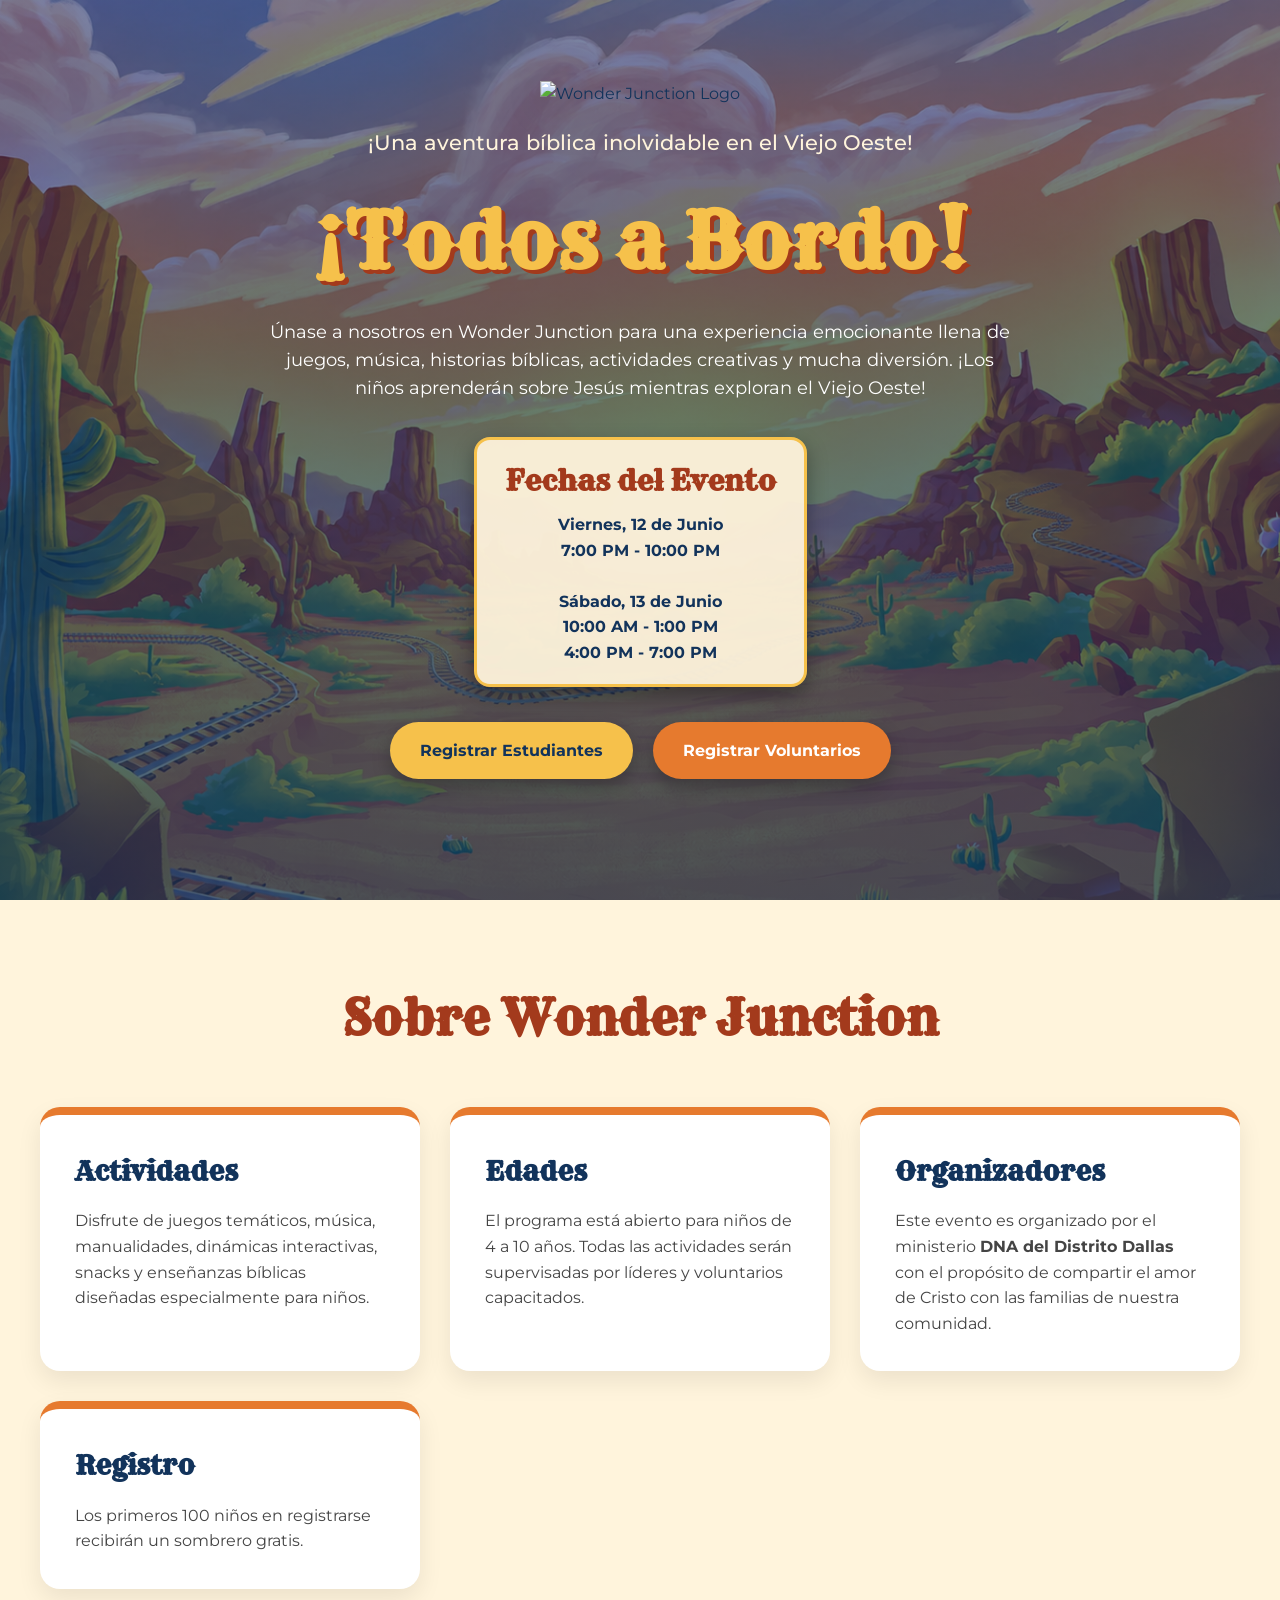
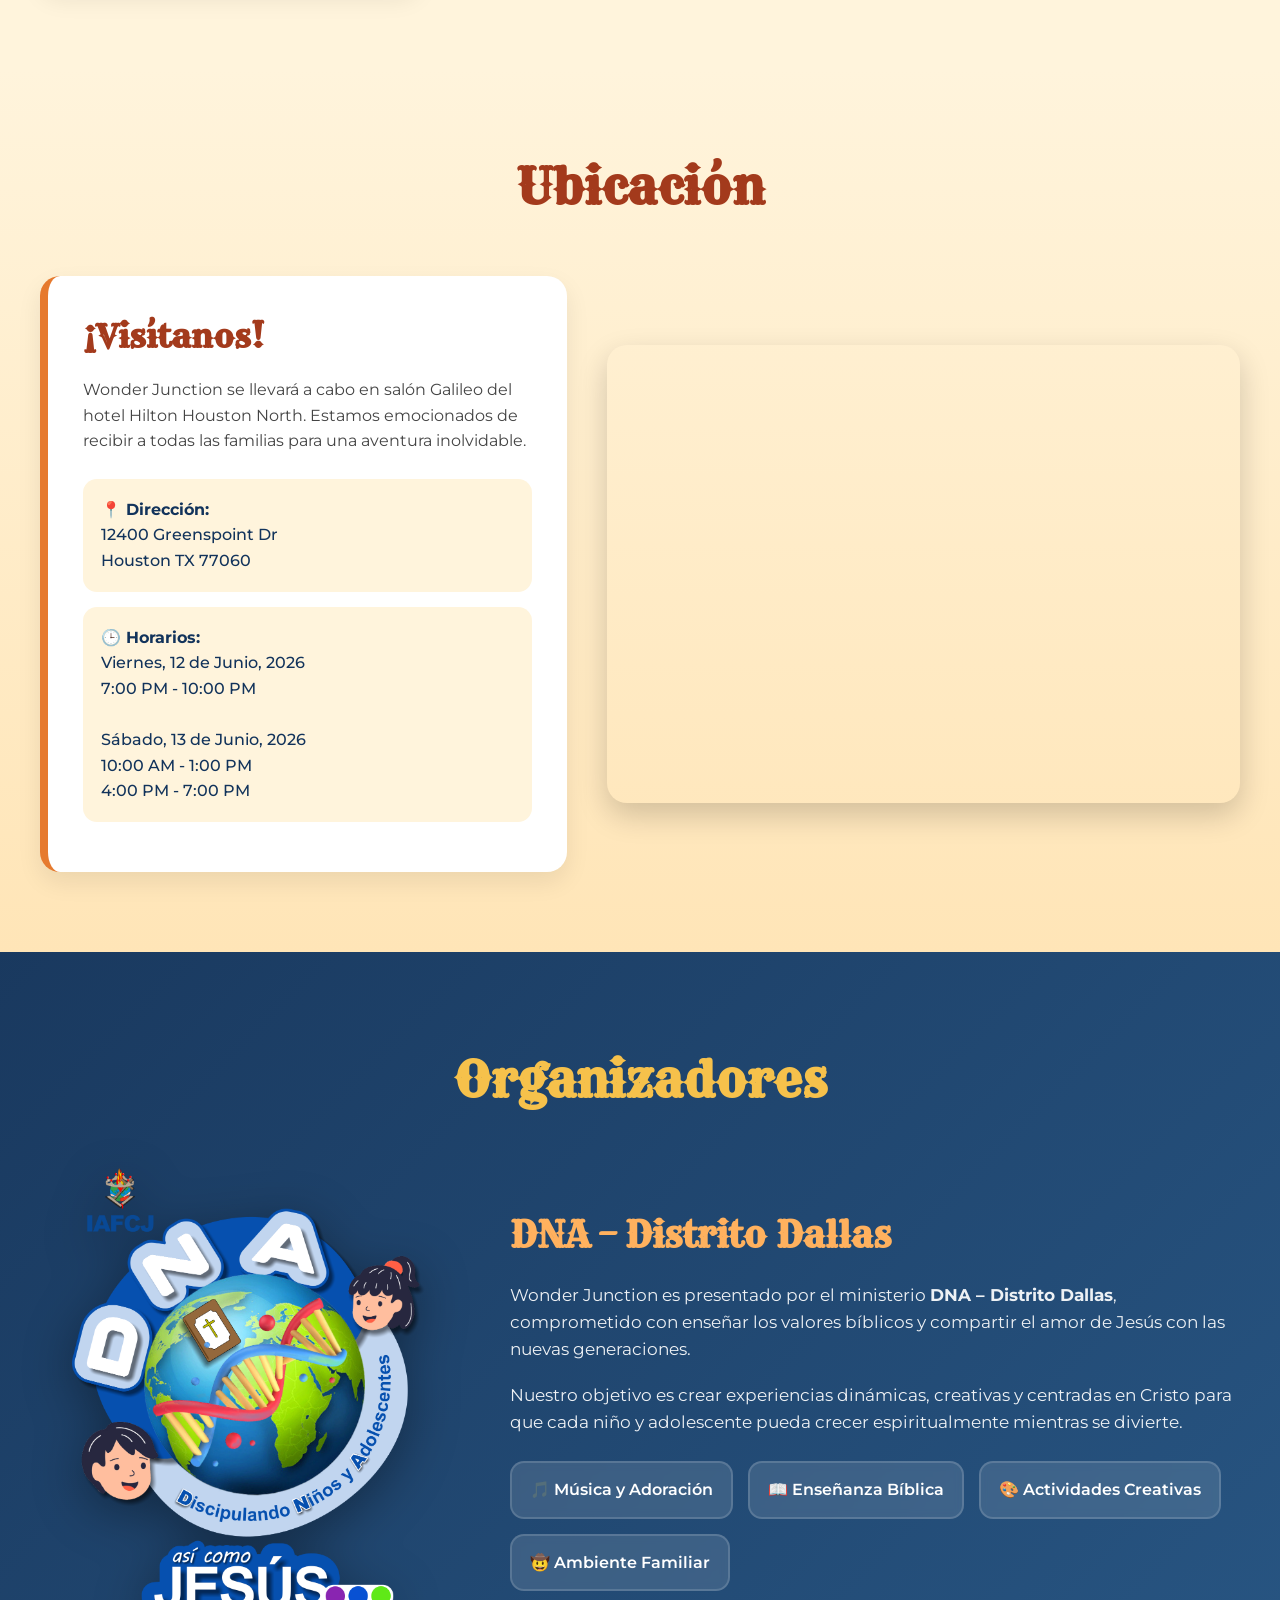
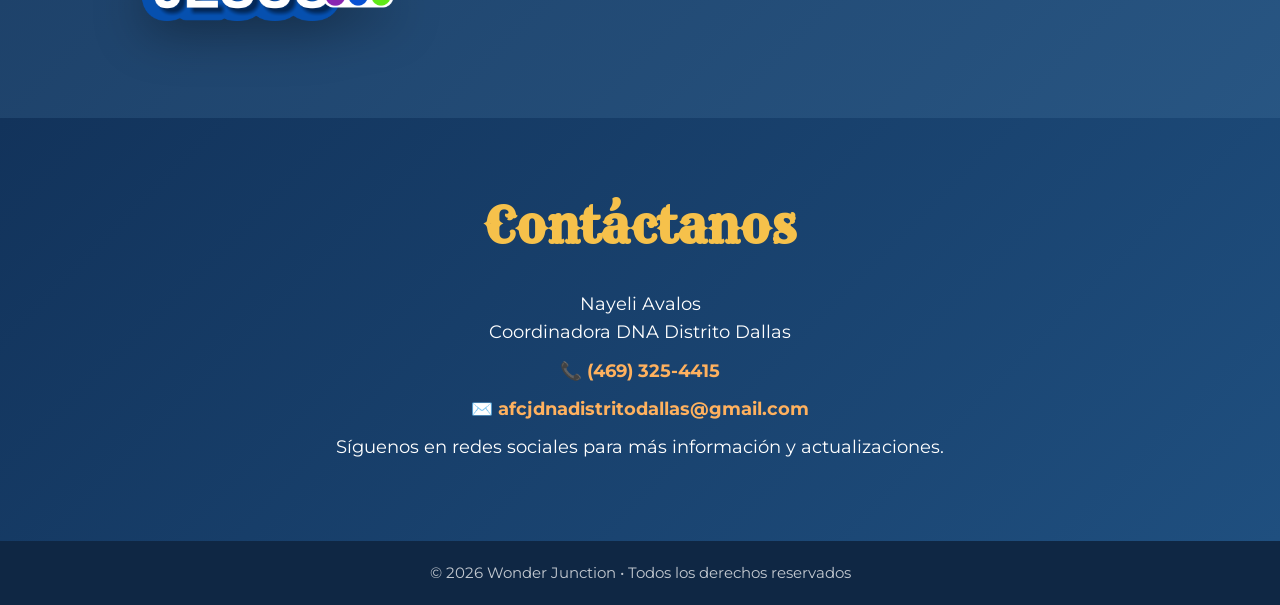
==== index.html @ 2a93c77e "Fix broken CSS link" ====
<!DOCTYPE html>
<html lang="es">
<head>
  <meta charset="UTF-8" />
  <meta name="viewport" content="width=device-width, initial-scale=1.0" />
  <title>DNA Distrito Dallas - Wonder Junction</title>

  <link rel="preconnect" href="https://fonts.googleapis.com">
  <link rel="preconnect" href="https://fonts.gstatic.com" crossorigin>
  <link href="https://fonts.googleapis.com/css2?family=Rye&family=Montserrat:wght@300;400;500;700&display=swap" rel="stylesheet">

  <style>
    :root {
      --gold: #f6c14b;
      --orange: #e67a2e;
      --sunset: #ffb15e;
      --red-rock: #a33a1c;
      --deep-blue: #12335b;
      --sky-blue: #4ca6c7;
      --cream: #fff4dc;
      --white: #ffffff;
      --shadow: rgba(0, 0, 0, 0.35);
    }

    * {
      margin: 0;
      padding: 0;
      box-sizing: border-box;
    }

    body {
      font-family: 'Montserrat', sans-serif;
      background: var(--cream);
      color: var(--deep-blue);
      line-height: 1.6;
    }

    a {
      text-decoration: none;
    }

    /* HERO */
    .hero {
      position: relative;
      min-height: 100vh;
      background:
        linear-gradient(rgba(18, 51, 91, 0.55), rgba(18, 51, 91, 0.75)),
        url('images/vbs-background.png') center/cover no-repeat;
      display: flex;
      align-items: center;
      justify-content: center;
      text-align: center;
      padding: 40px 20px;
      overflow: hidden;
    }

    .hero-content {
      max-width: 1000px;
      z-index: 2;
    }

    .logo {
      width: 100%;
      max-width: 650px;
      margin-bottom: 20px;
      filter: drop-shadow(0 10px 25px rgba(0,0,0,0.45));
    }

    .subtitle {
      font-size: 1.3rem;
      color: var(--cream);
      margin-bottom: 20px;
      font-weight: 500;
    }

    .hero h1 {
      font-family: 'Rye', cursive;
      color: var(--gold);
      font-size: clamp(2.5rem, 6vw, 5rem);
      text-shadow: 4px 4px 0px var(--red-rock);
      margin-bottom: 15px;
    }

    .hero-text {
      color: var(--white);
      font-size: 1.1rem;
      max-width: 750px;
      margin: 0 auto 35px;
    }

    .date-box {
      display: inline-block;
      background: rgba(255, 244, 220, 0.95);
      padding: 18px 28px;
      border-radius: 16px;
      margin-bottom: 35px;
      box-shadow: 0 8px 20px var(--shadow);
      border: 3px solid var(--gold);
    }

    .date-box h2 {
      color: var(--red-rock);
      font-family: 'Rye', cursive;
      margin-bottom: 8px;
      font-size: 1.8rem;
    }

    .date-box p {
      color: var(--deep-blue);
      font-weight: 700;
      font-size: 1rem;
    }

    .buttons {
      display: flex;
      gap: 20px;
      justify-content: center;
      flex-wrap: wrap;
      margin-bottom: 40px;
    }

    .btn {
      padding: 16px 30px;
      border-radius: 999px;
      font-weight: 700;
      font-size: 1rem;
      transition: 0.3s ease;
      box-shadow: 0 8px 18px rgba(0,0,0,0.25);
    }

    .btn-primary {
      background: var(--gold);
      color: var(--deep-blue);
    }

    .btn-primary:hover {
      transform: translateY(-3px);
      background: #ffd66c;
    }

    .btn-secondary {
      background: var(--orange);
      color: var(--white);
    }

    .btn-secondary:hover {
      transform: translateY(-3px);
      background: #ff8f3a;
    }

    /* INFO SECTION */
    .info-section {
      background: var(--cream);
      padding: 80px 20px;
    }

    .container {
      max-width: 1200px;
      margin: 0 auto;
    }

    .section-title {
      text-align: center;
      font-family: 'Rye', cursive;
      font-size: 3rem;
      color: var(--red-rock);
      margin-bottom: 50px;
    }

    .cards {
      display: grid;
      grid-template-columns: repeat(auto-fit, minmax(280px, 1fr));
      gap: 30px;
    }

    .card {
      background: white;
      padding: 35px;
      border-radius: 20px;
      box-shadow: 0 10px 25px rgba(0,0,0,0.08);
      border-top: 8px solid var(--orange);
      transition: 0.3s ease;
    }

    .card:hover {
      transform: translateY(-6px);
    }

    .card h3 {
      font-family: 'Rye', cursive;
      color: var(--deep-blue);
      margin-bottom: 15px;
      font-size: 1.7rem;
    }

    .card p {
      color: #444;
    }

    /* CONTACT */
    .contact {
      background: linear-gradient(135deg, var(--deep-blue), #1f4f7f);
      color: white;
      padding: 70px 20px;
      text-align: center;
    }

    .contact h2 {
      font-family: 'Rye', cursive;
      font-size: 3rem;
      margin-bottom: 25px;
      color: var(--gold);
    }

    .contact-info {
      font-size: 1.1rem;
      margin-bottom: 10px;
    }

    .contact a {
      color: var(--sunset);
      font-weight: 700;
    }

    footer {
      background: #0f2744;
      color: rgba(255,255,255,0.75);
      text-align: center;
      padding: 20px;
      font-size: 0.95rem;
    }

    @media (max-width: 768px) {
      .hero {
        padding-top: 60px;
      }

      .hero-text {
        font-size: 1rem;
      }

      .section-title,
      .contact h2 {
        font-size: 2.2rem;
      }

      .card {
        padding: 25px;
      }
    }

    /* LOCATION SECTION */
.location-section {
  padding: 80px 20px;
  background: linear-gradient(
    180deg,
    #fff4dc 0%,
    #ffe5b7 100%
  );
}

.location-wrapper {
  display: grid;
  grid-template-columns: 1fr 1.2fr;
  gap: 40px;
  align-items: center;
}

.location-info {
  background: white;
  padding: 35px;
  border-radius: 20px;
  box-shadow: 0 10px 25px rgba(0,0,0,0.08);
  border-left: 8px solid var(--orange);
}

.location-info h3 {
  font-family: 'Rye', cursive;
  color: var(--red-rock);
  font-size: 2rem;
  margin-bottom: 15px;
}

.location-info p {
  margin-bottom: 25px;
  color: #444;
}

.address-box {
  background: var(--cream);
  padding: 18px;
  border-radius: 14px;
  margin-bottom: 15px;
  color: var(--deep-blue);
  font-weight: 500;
}

.map-container {
  border-radius: 20px;
  overflow: hidden;
  box-shadow: 0 12px 30px rgba(0,0,0,0.18);
  min-height: 450px;
}

.map-container iframe {
  width: 100%;
  height: 100%;
  min-height: 450px;
  border: none;
}

/* MOBILE */
@media (max-width: 900px) {
  .location-wrapper {
    grid-template-columns: 1fr;
  }

  .map-container,
  .map-container iframe {
    min-height: 350px;
  }
}

/* ORGANIZERS SECTION */
.organizers-section {
  padding: 90px 20px;
  background:
    linear-gradient(
      135deg,
      rgba(18, 51, 91, 0.97),
      rgba(31, 79, 127, 0.96)
    );
  color: white;
}

.organizers-section .section-title {
  color: var(--gold);
}

.organizers-wrapper {
  display: grid;
  grid-template-columns: 420px 1fr;
  gap: 50px;
  align-items: center;
}

.organizers-logo {
  text-align: center;
}

.organizers-logo img {
  width: 100%;
  max-width: 360px;
  filter: drop-shadow(0 12px 25px rgba(0,0,0,0.35));
}

.organizers-content h3 {
  font-family: 'Rye', cursive;
  font-size: 2.2rem;
  color: var(--sunset);
  margin-bottom: 20px;
}

.organizers-content p {
  font-size: 1.05rem;
  margin-bottom: 20px;
  color: rgba(255,255,255,0.92);
}

.organizer-highlights {
  display: flex;
  flex-wrap: wrap;
  gap: 15px;
  margin-top: 25px;
}

.highlight-box {
  background: rgba(255,255,255,0.12);
  border: 2px solid rgba(255,255,255,0.15);
  padding: 14px 18px;
  border-radius: 14px;
  font-weight: 600;
  backdrop-filter: blur(4px);
}

/* MOBILE */
@media (max-width: 900px) {
  .organizers-wrapper {
    grid-template-columns: 1fr;
    text-align: center;
  }

  .organizers-content h3 {
    font-size: 1.9rem;
  }

  .organizer-highlights {
    justify-content: center;
  }
}

  </style>
</head>

<body>

  <!-- HERO -->
  <section class="hero">
    <div class="hero-content">

      <img src="images/main-logo.png" alt="Wonder Junction Logo" class="logo">

      <p class="subtitle">
        ¡Una aventura bíblica inolvidable en el Viejo Oeste!
      </p>

      <h1>¡Todos a Bordo!</h1>

      <p class="hero-text">
        Únase a nosotros en Wonder Junction para una experiencia emocionante llena de
        juegos, música, historias bíblicas, actividades creativas y mucha diversión.
        ¡Los niños aprenderán sobre Jesús mientras exploran el Viejo Oeste!
      </p>

      <div class="date-box">
        <h2>Fechas del Evento</h2>
        <p>Viernes, 12 de Junio </p>
        <p>7:00 PM - 10:00 PM</p>
        <br>
        <p>Sábado, 13 de Junio</p>
        <p>10:00 AM - 1:00 PM</p>
        <p>4:00 PM - 7:00 PM</p>
      </div>

      <div class="buttons">
        <a href="https://forms.gle/tL7y7JzbyXbnenCC7" class="btn btn-primary">
          Registrar Estudiantes
        </a>

        <a href="https://forms.gle/sGcxu8EFFKbJX7uF6" class="btn btn-secondary">
          Registrar Voluntarios
        </a>
      </div>

    </div>
  </section>

  <!-- INFO -->
  <section class="info-section">
    <div class="container">

      <h2 class="section-title">
        Sobre Wonder Junction
      </h2>

      <div class="cards">

        <div class="card">
          <h3>Actividades</h3>
          <p>
            Disfrute de juegos temáticos, música, manualidades, dinámicas interactivas,
            snacks y enseñanzas bíblicas diseñadas especialmente para niños.
          </p>
        </div>

        <div class="card">
          <h3>Edades</h3>
          <p>
            El programa está abierto para niños de 4 a 10 años.
            Todas las actividades serán supervisadas por líderes y voluntarios capacitados.
          </p>
        </div>

        <div class="card">
          <h3>Organizadores</h3>
          <p>
            Este evento es organizado por el ministerio <strong>DNA del Distrito Dallas</strong>
            con el propósito de compartir el amor de Cristo con las familias de nuestra comunidad.
          </p>
        </div>

        <div class="card">
          <h3>Registro</h3>
          <p>
            Los primeros 100 niños en registrarse recibirán un sombrero gratis.
          </p>
        </div>

      </div>

    </div>
  </section>

  <!-- LOCATION SECTION -->
<section class="location-section">
  <div class="container">

    <h2 class="section-title">
      Ubicación
    </h2>

    <div class="location-wrapper">

      <div class="location-info">
        <h3>¡Visítanos!</h3>

        <p>
          Wonder Junction se llevará a cabo en salón Galileo del hotel Hilton Houston North.
          Estamos emocionados de recibir a todas las familias para una aventura inolvidable.
        </p>

        <div class="address-box">
          <strong>📍 Dirección:</strong><br>
          12400 Greenspoint Dr<br>
          Houston TX 77060
        </div>

        <div class="address-box">
          <strong>🕒 Horarios:</strong><br>
          Viernes, 12 de Junio, 2026<br>
          7:00 PM - 10:00 PM<br><br>
          Sábado, 13 de Junio, 2026<br>
          10:00 AM - 1:00 PM<br>
          4:00 PM - 7:00 PM
        </div>
      </div>

      <div class="map-container">
        <iframe
          src="https://www.google.com/maps/embed?pb=!1m18!1m12!1m3!1d3457.126594403712!2d-95.40948402401594!3d29.94703707497284!2m3!1f0!2f0!3f0!3m2!1i1024!2i768!4f13.1!3m3!1m2!1s0x8640c9f054e5ab65%3A0x46104141931daaf3!2s12400%20Greenspoint%20Dr%2C%20Houston%2C%20TX%2077060!5e0!3m2!1ses-419!2sus!4v1779696502227!5m2!1ses-419!2sus"
          allowfullscreen=""
          loading="lazy"
          referrerpolicy="no-referrer-when-downgrade">
        </iframe>
      </div>

    </div>
  </div>
</section>



<!-- ORGANIZERS SECTION -->
<section class="organizers-section">
  <div class="container">

    <h2 class="section-title">
      Organizadores
    </h2>

    <div class="organizers-wrapper">

      <div class="organizers-logo">
        <img src="images/logo-dna.png" alt="DNA - Discipulando Niños y Adolescentes">
      </div>

      <div class="organizers-content">

        <h3>DNA – Distrito Dallas</h3>

        <p>
          Wonder Junction es presentado por el ministerio
          <strong>DNA – Distrito Dallas</strong>,
          comprometido con enseñar los valores bíblicos y compartir
          el amor de Jesús con las nuevas generaciones.
        </p>

        <p>
          Nuestro objetivo es crear experiencias dinámicas, creativas
          y centradas en Cristo para que cada niño y adolescente
          pueda crecer espiritualmente mientras se divierte.
        </p>

        <div class="organizer-highlights">

          <div class="highlight-box">
            🎵 Música y Adoración
          </div>

          <div class="highlight-box">
            📖 Enseñanza Bíblica
          </div>

          <div class="highlight-box">
            🎨 Actividades Creativas
          </div>

          <div class="highlight-box">
            🤠 Ambiente Familiar
          </div>

        </div>

      </div>

    </div>

  </div>
</section>

  <!-- CONTACT -->
  <section class="contact">

    <h2>Contáctanos</h2>

    <p class="contact-info">
      Nayeli Avalos<br>
      Coordinadora DNA Distrito Dallas
    </p>

    <p class="contact-info">
      📞 <a href="tel:+14693254415">(469) 325-4415</a>
    </p>

    <p class="contact-info">
      ✉️ <a href="mailto:afcjdnadistritodallas@gmail.com">afcjdnadistritodallas@gmail.com</a>
    </p>

    <p class="contact-info">
      Síguenos en redes sociales para más información y actualizaciones.
    </p>

  </section>

  <footer>
    © 2026 Wonder Junction • Todos los derechos reservados
  </footer>

</body>
</html>
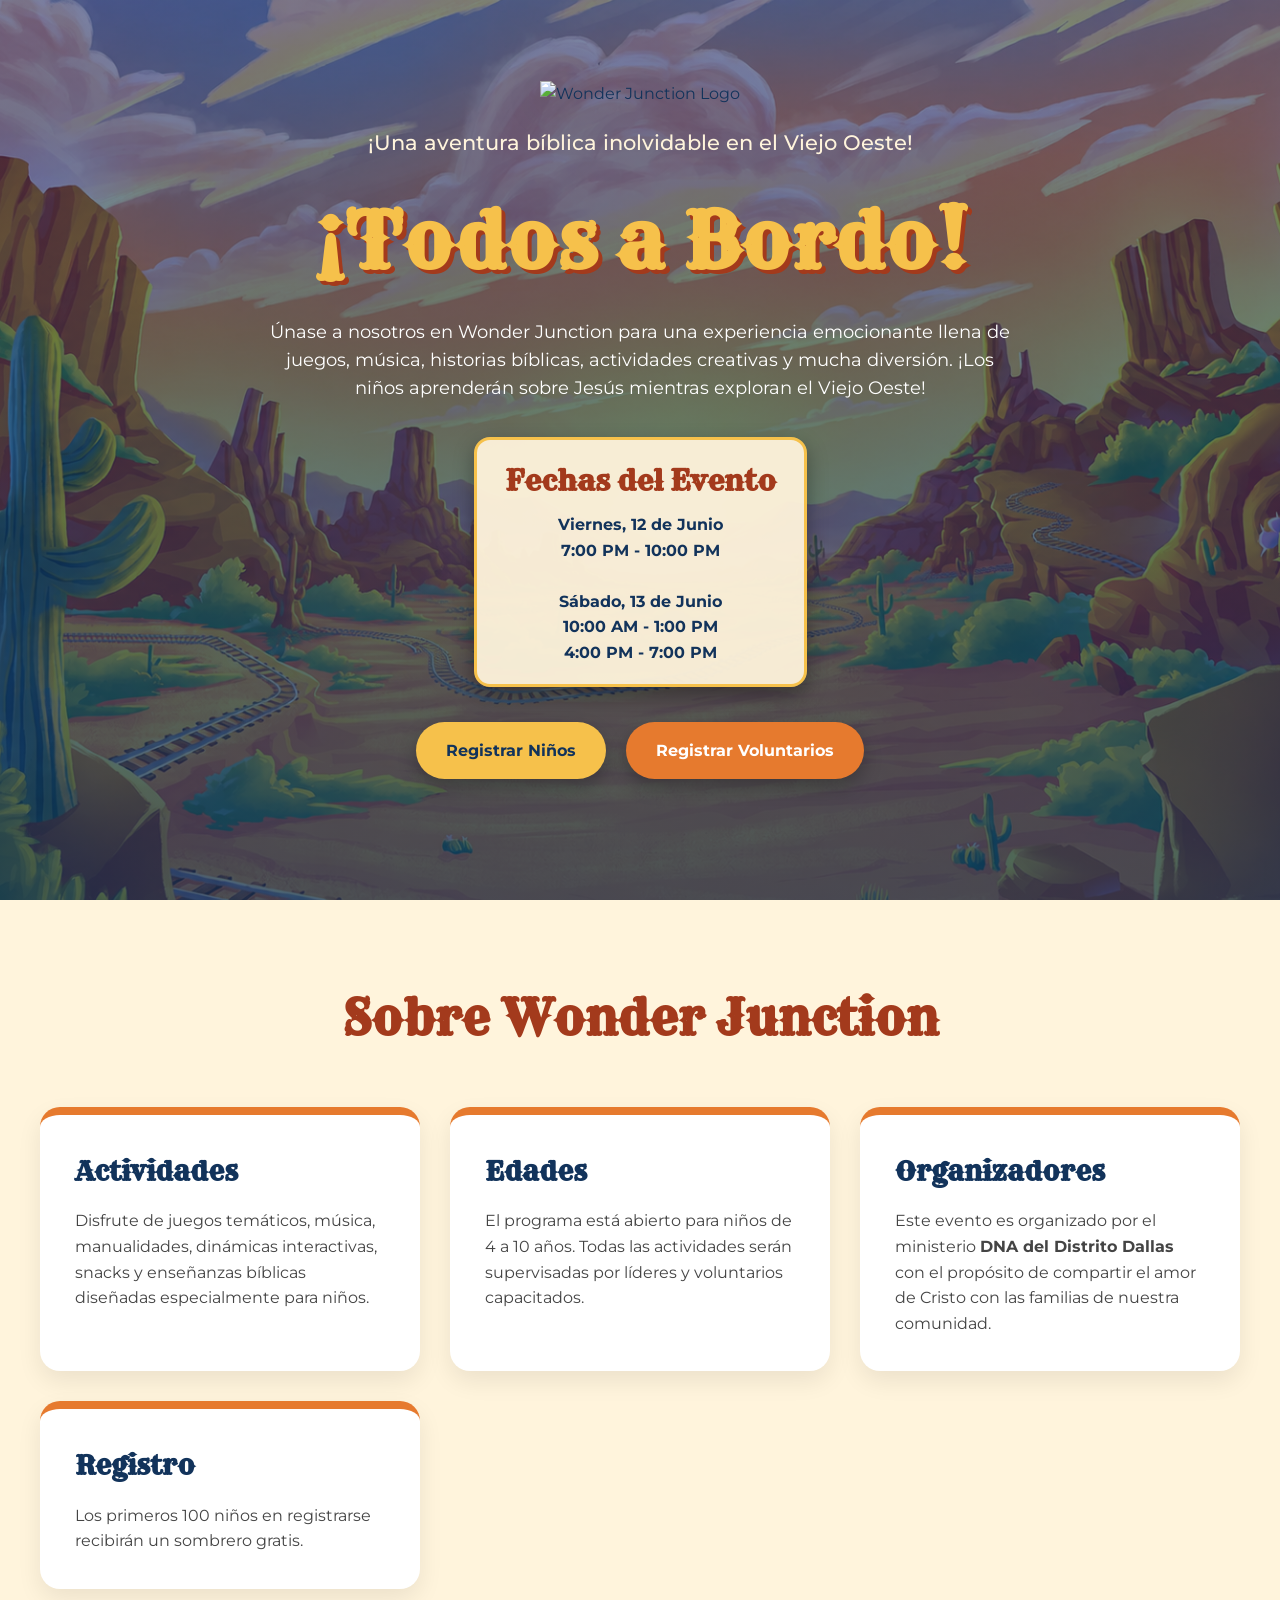
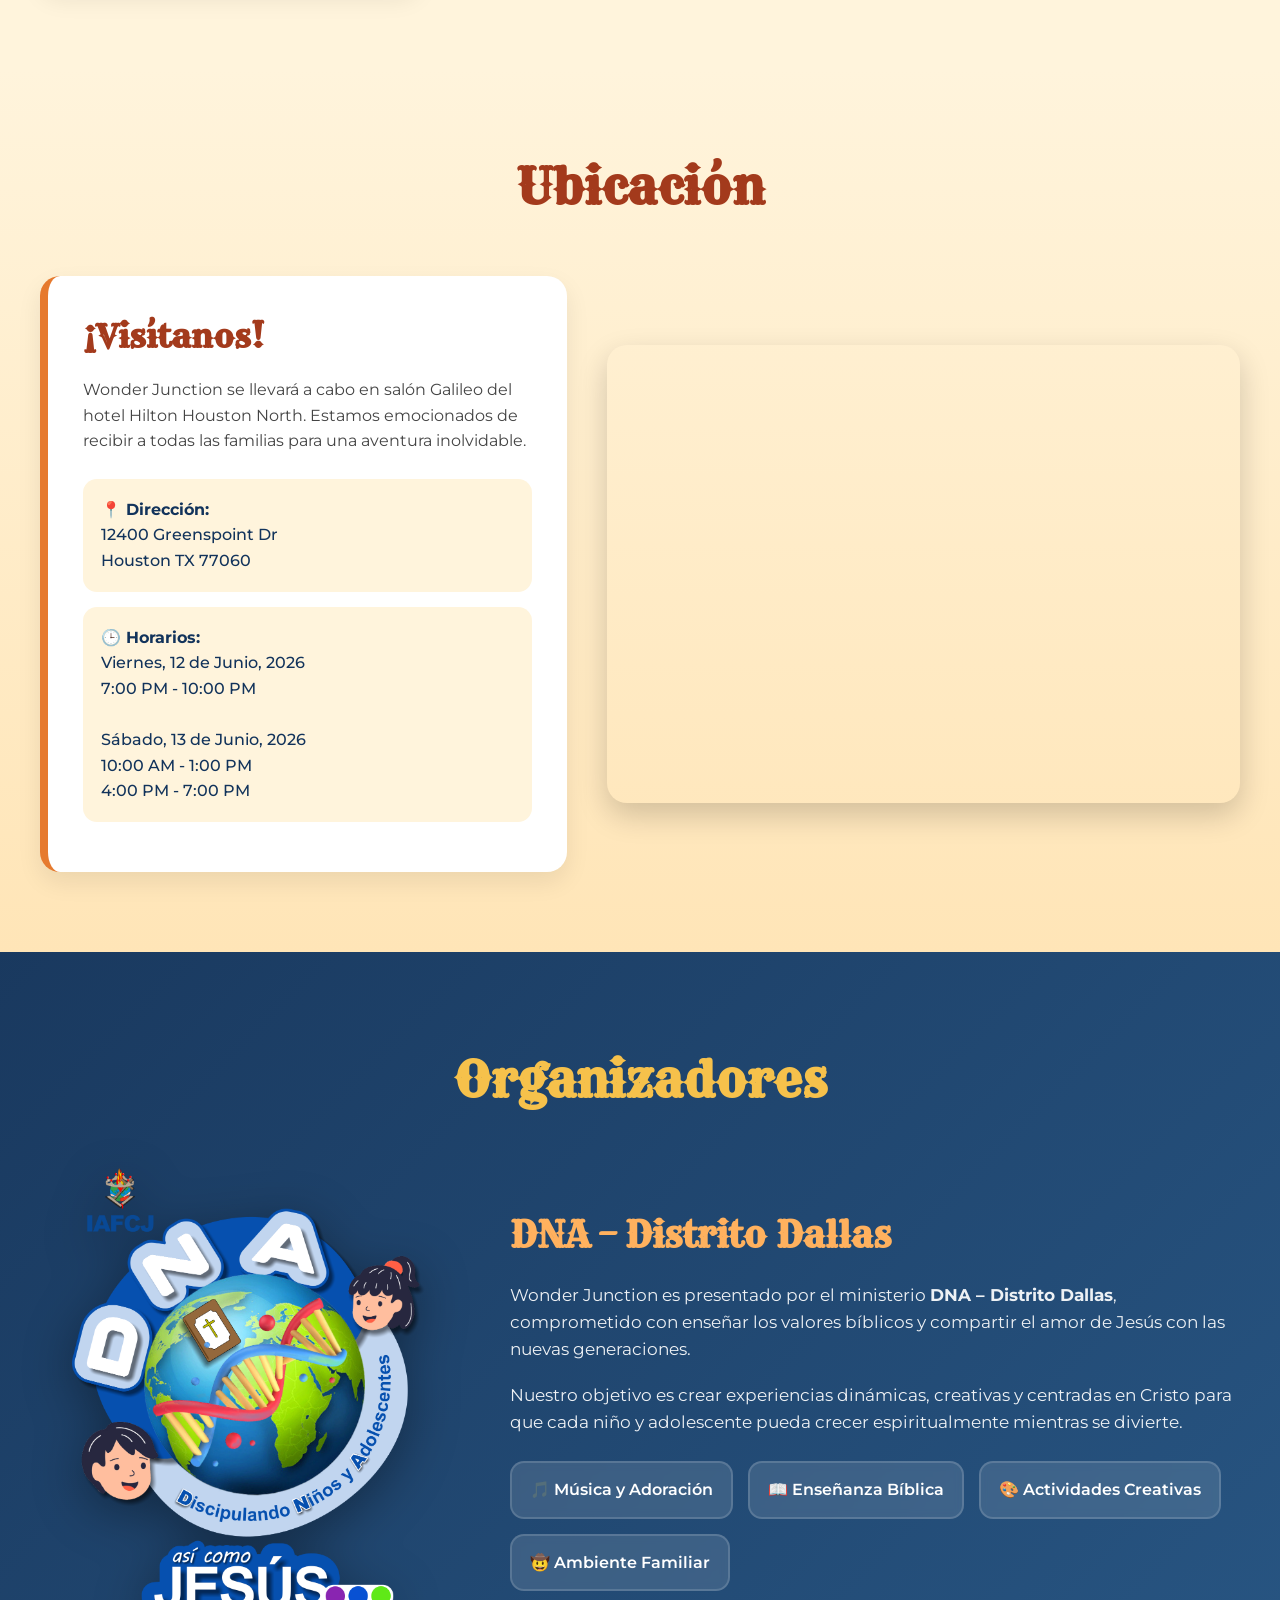
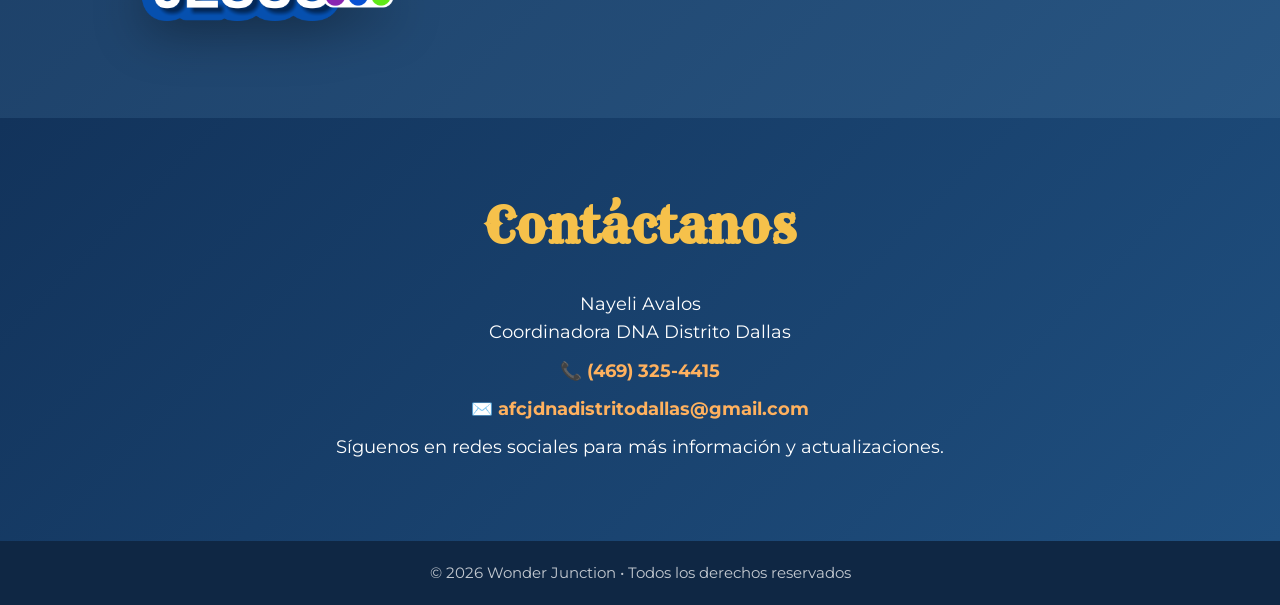
==== commit cfbc331c: "Open links in new tab" ====
--- a/index.html
+++ b/index.html
@@ -433,11 +433,11 @@
       </div>
 
       <div class="buttons">
-        <a href="https://forms.gle/tL7y7JzbyXbnenCC7" class="btn btn-primary">
-          Registrar Estudiantes
+        <a href="https://forms.gle/tL7y7JzbyXbnenCC7" target="_blank" class="btn btn-primary">
+          Registrar Niños
         </a>
 
-        <a href="https://forms.gle/sGcxu8EFFKbJX7uF6" class="btn btn-secondary">
+        <a href="https://forms.gle/sGcxu8EFFKbJX7uF6" target="_blank" class="btn btn-secondary">
           Registrar Voluntarios
         </a>
       </div>
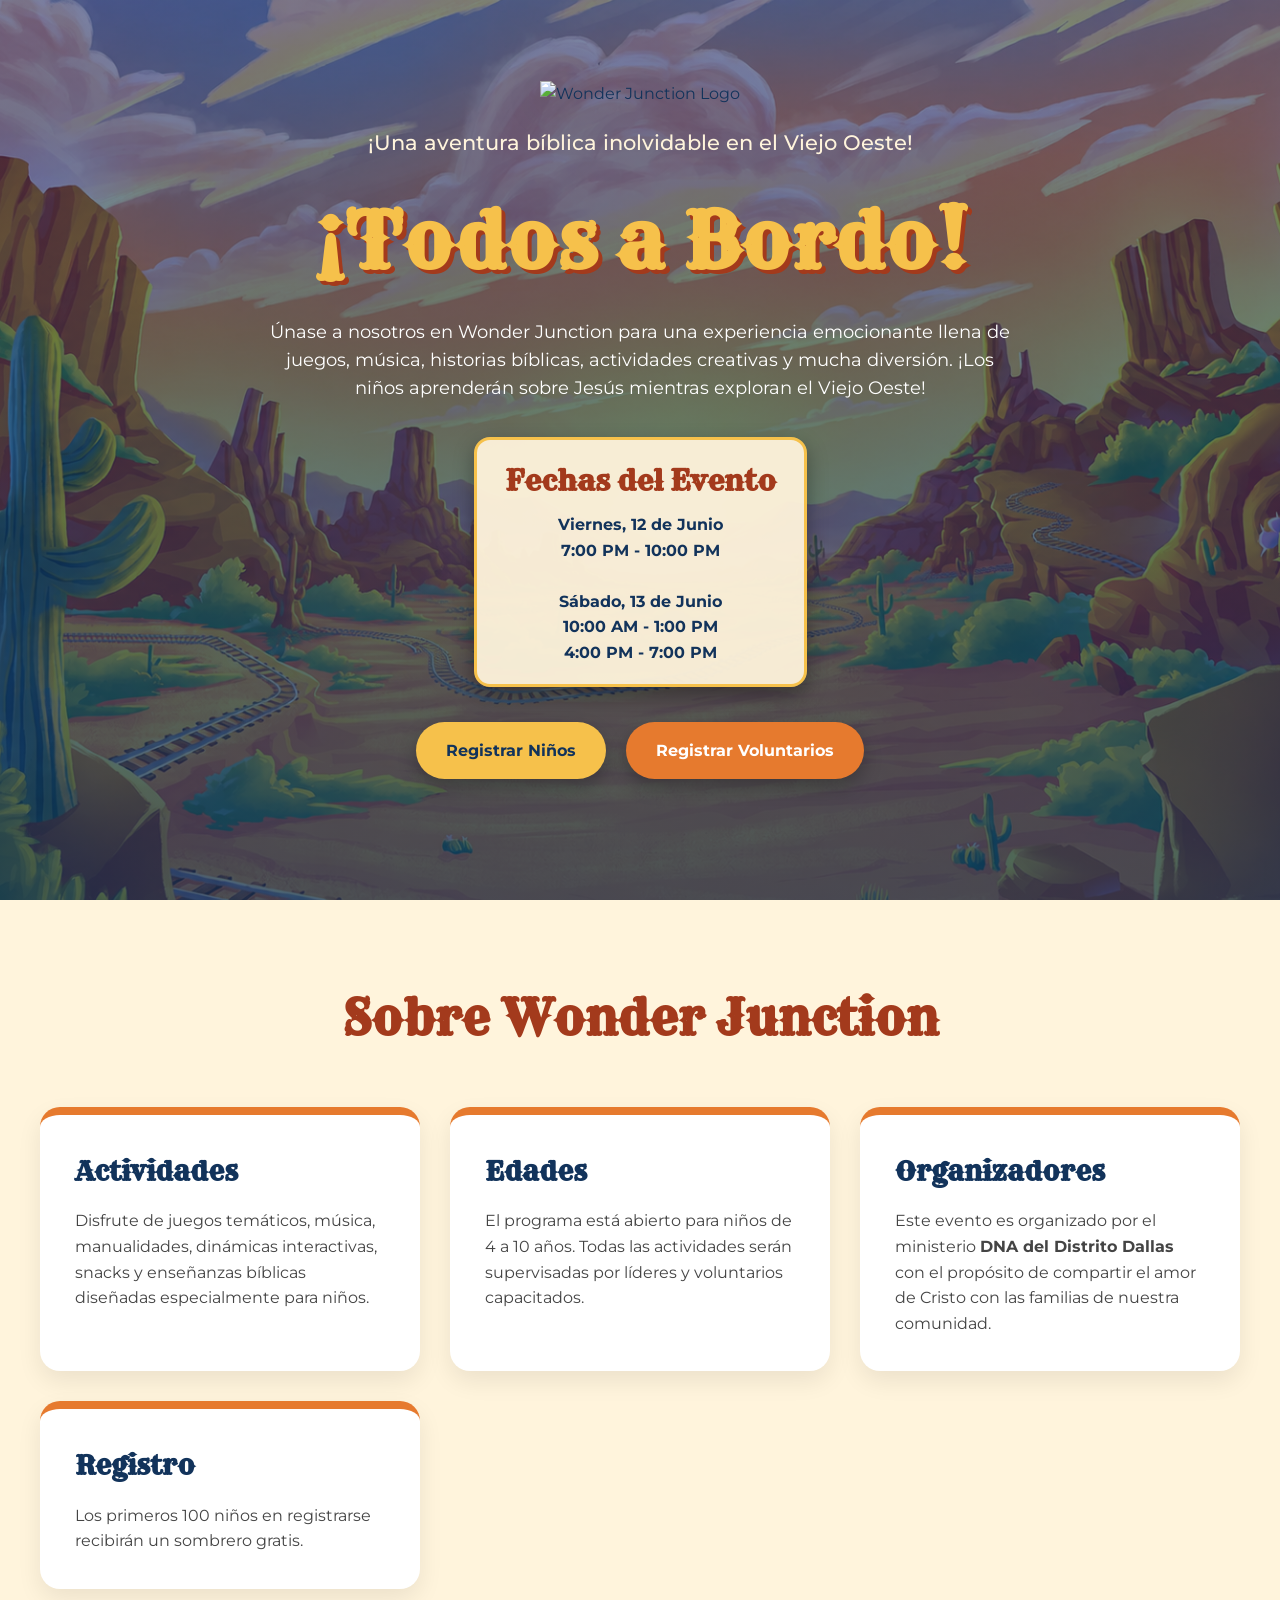
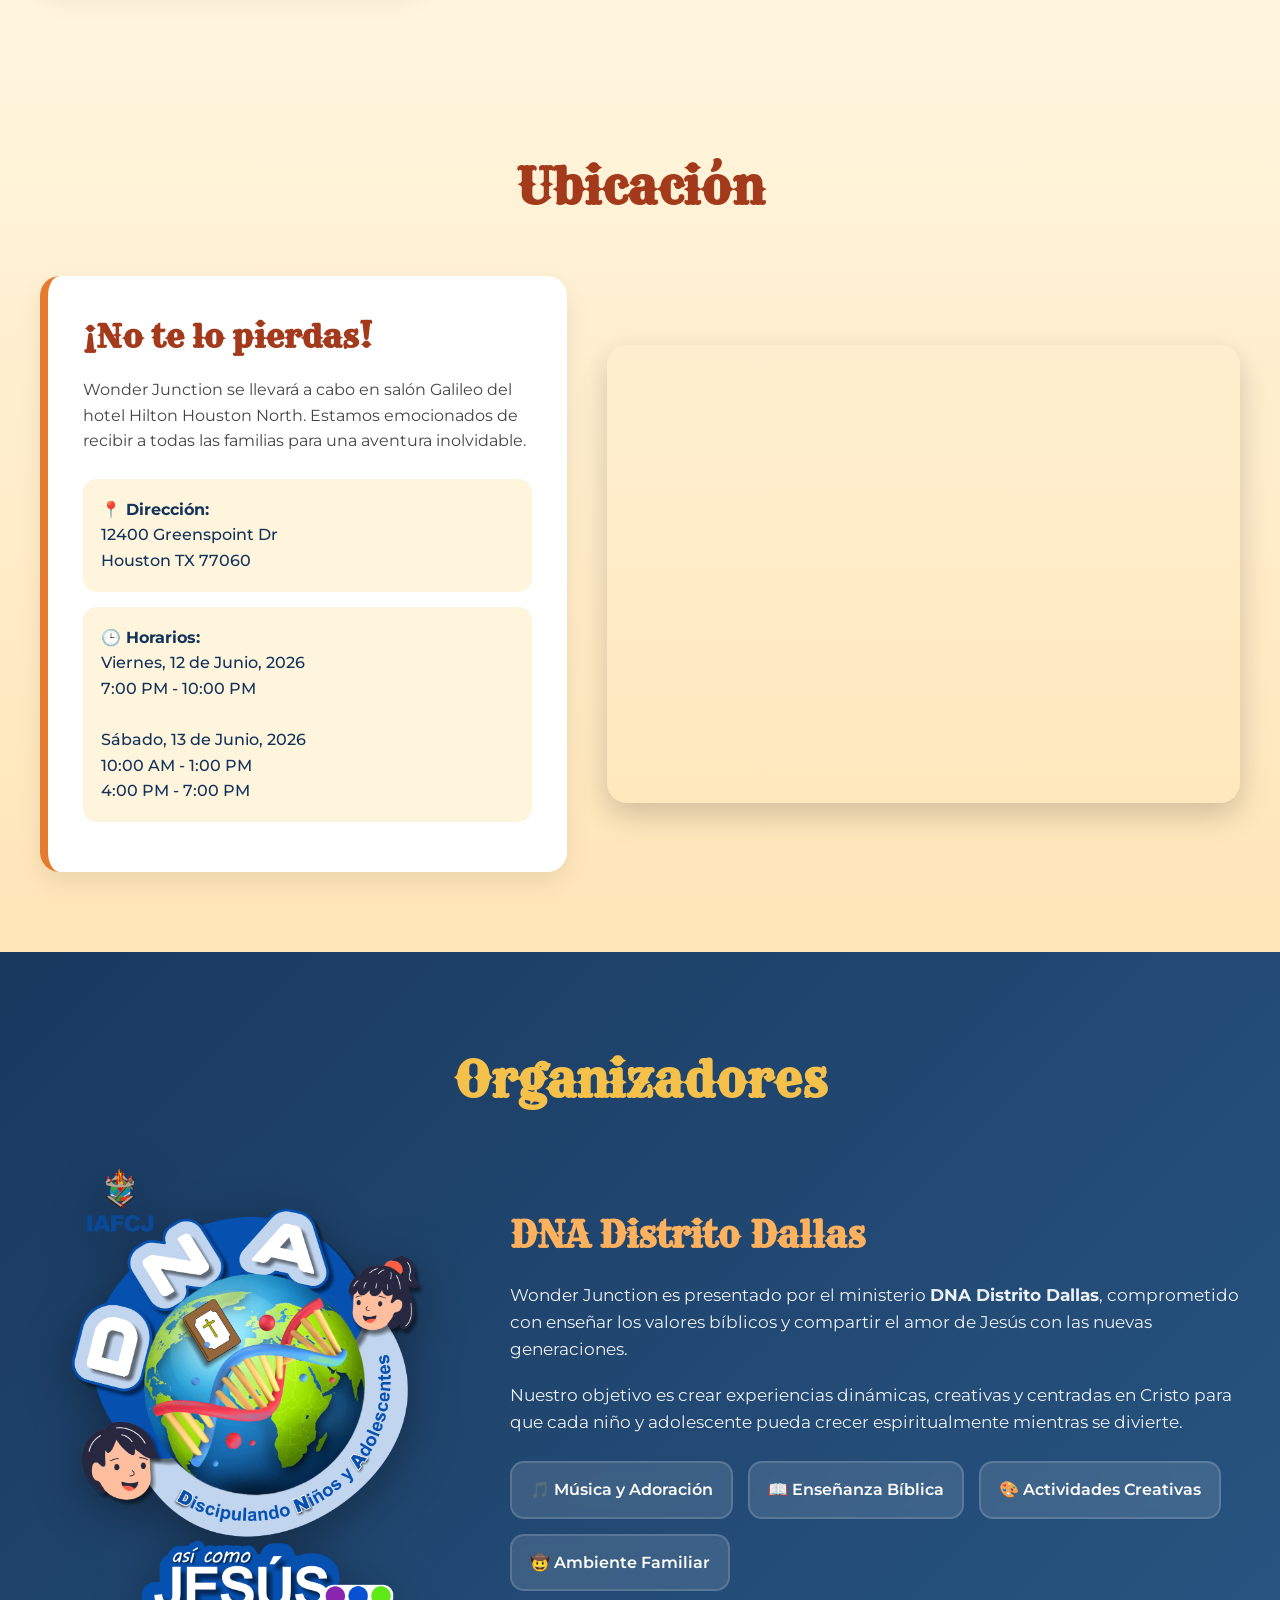
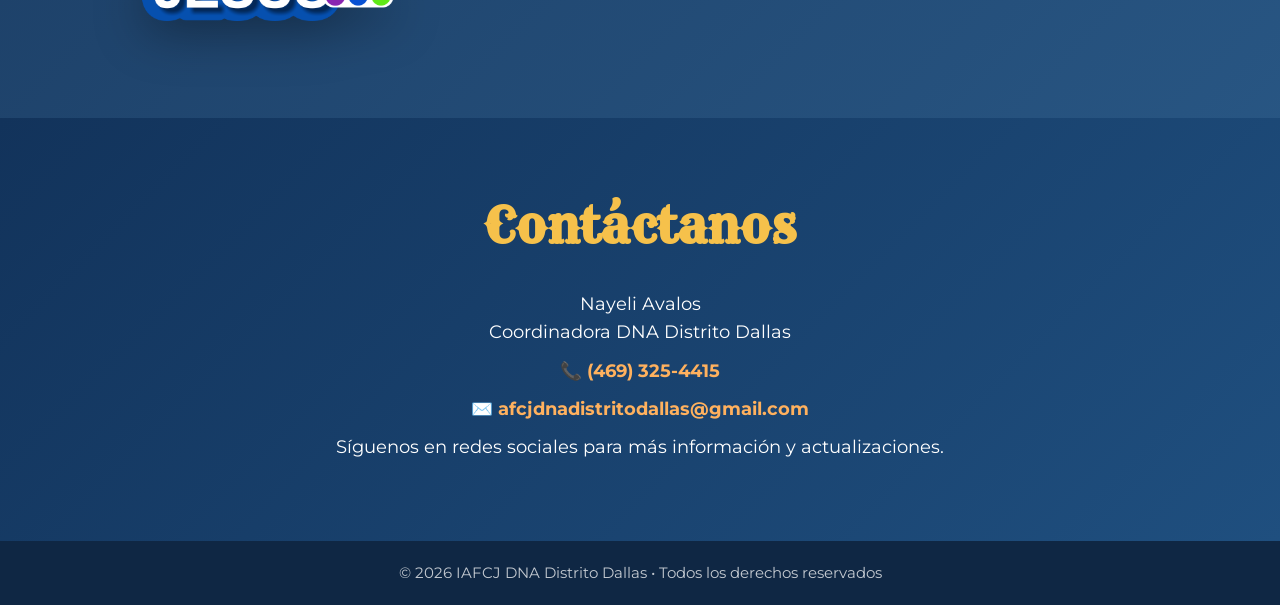
==== commit 2231bdb5: "Verbiage update" ====
--- a/index.html
+++ b/index.html
@@ -3,7 +3,8 @@
 <head>
   <meta charset="UTF-8" />
   <meta name="viewport" content="width=device-width, initial-scale=1.0" />
-  <title>DNA Distrito Dallas - Wonder Junction</title>
+  <title>DNA Distrito Dallas</title>
+  <link rel="icon" type="image/x-icon" href="images/favicon.png">
 
   <link rel="preconnect" href="https://fonts.googleapis.com">
   <link rel="preconnect" href="https://fonts.gstatic.com" crossorigin>
@@ -502,7 +503,7 @@
     <div class="location-wrapper">
 
       <div class="location-info">
-        <h3>¡Visítanos!</h3>
+        <h3>¡No te lo pierdas!</h3>
 
         <p>
           Wonder Junction se llevará a cabo en salón Galileo del hotel Hilton Houston North.
@@ -556,11 +557,11 @@
 
       <div class="organizers-content">
 
-        <h3>DNA – Distrito Dallas</h3>
+        <h3>DNA Distrito Dallas</h3>
 
         <p>
           Wonder Junction es presentado por el ministerio
-          <strong>DNA – Distrito Dallas</strong>,
+          <strong>DNA Distrito Dallas</strong>,
           comprometido con enseñar los valores bíblicos y compartir
           el amor de Jesús con las nuevas generaciones.
         </p>
@@ -623,7 +624,7 @@
   </section>
 
   <footer>
-    © 2026 Wonder Junction • Todos los derechos reservados
+    © 2026 IAFCJ DNA Distrito Dallas • Todos los derechos reservados
   </footer>
 
 </body>
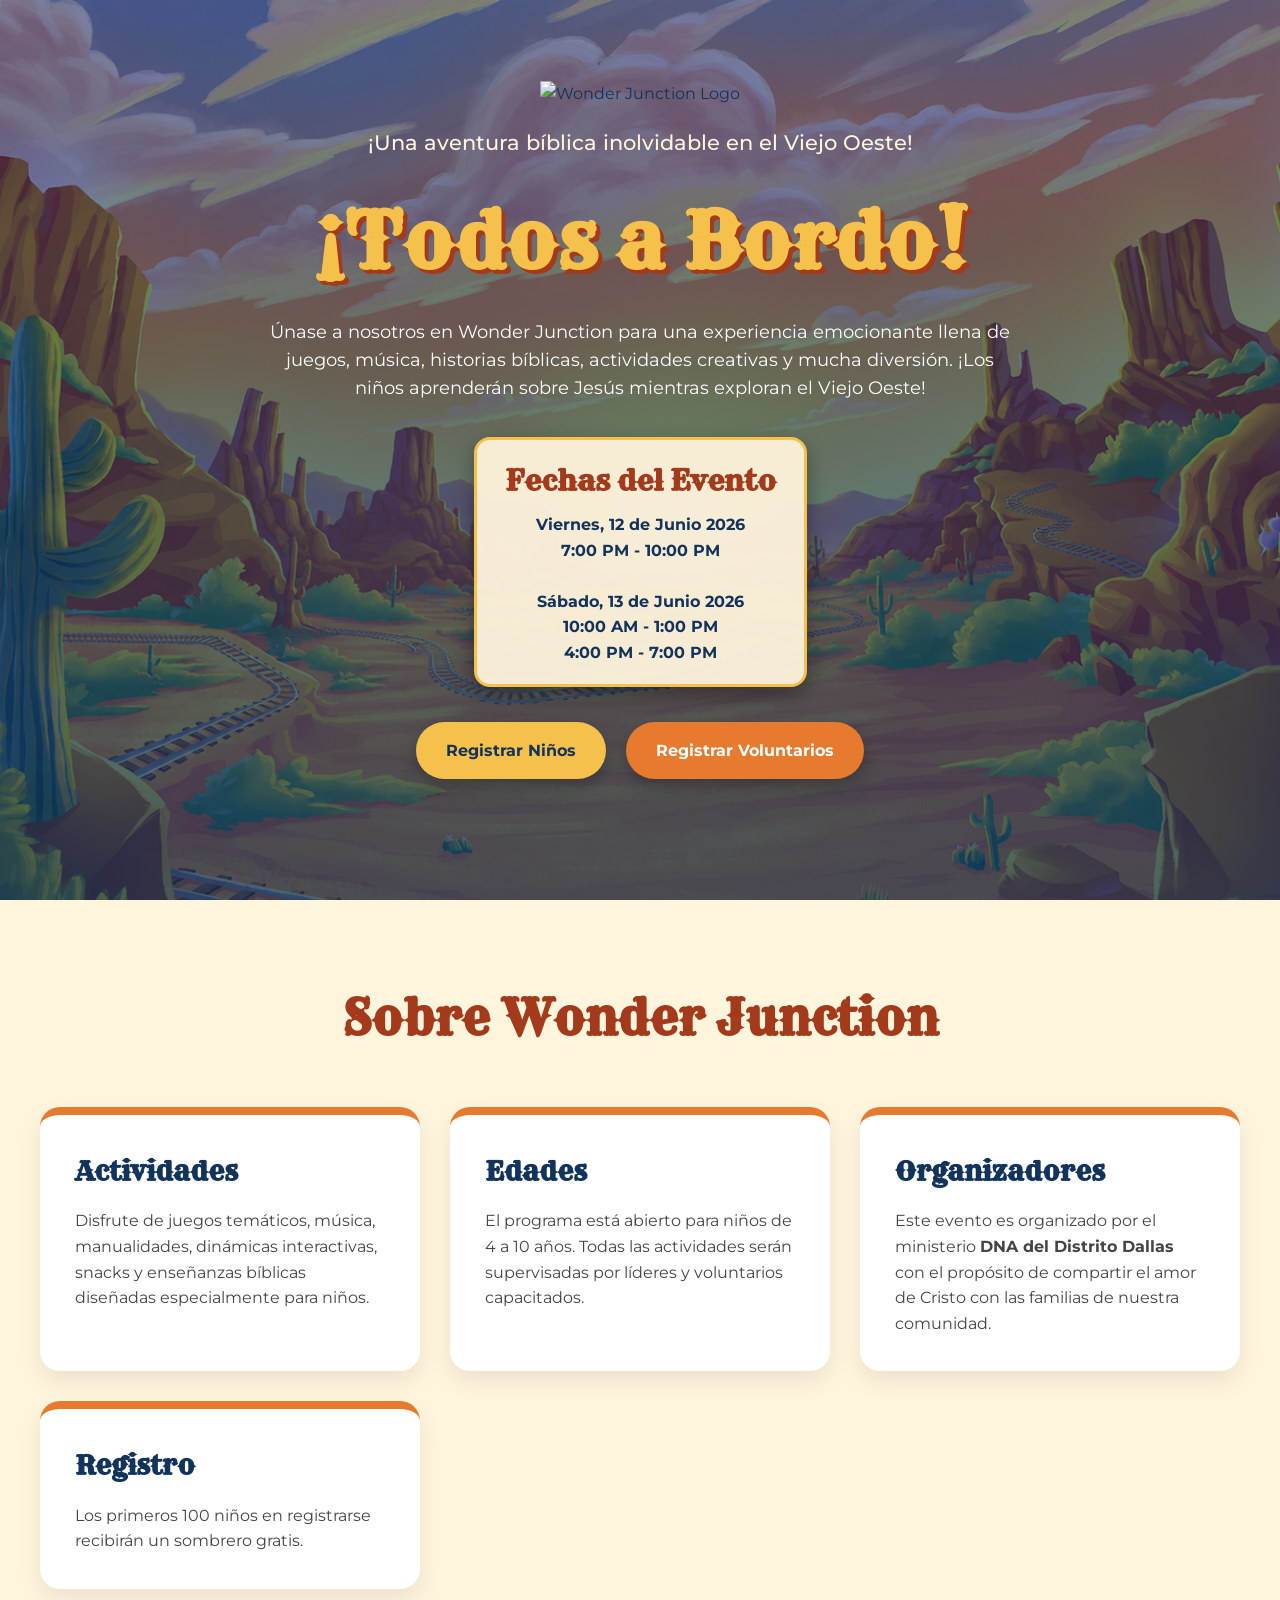
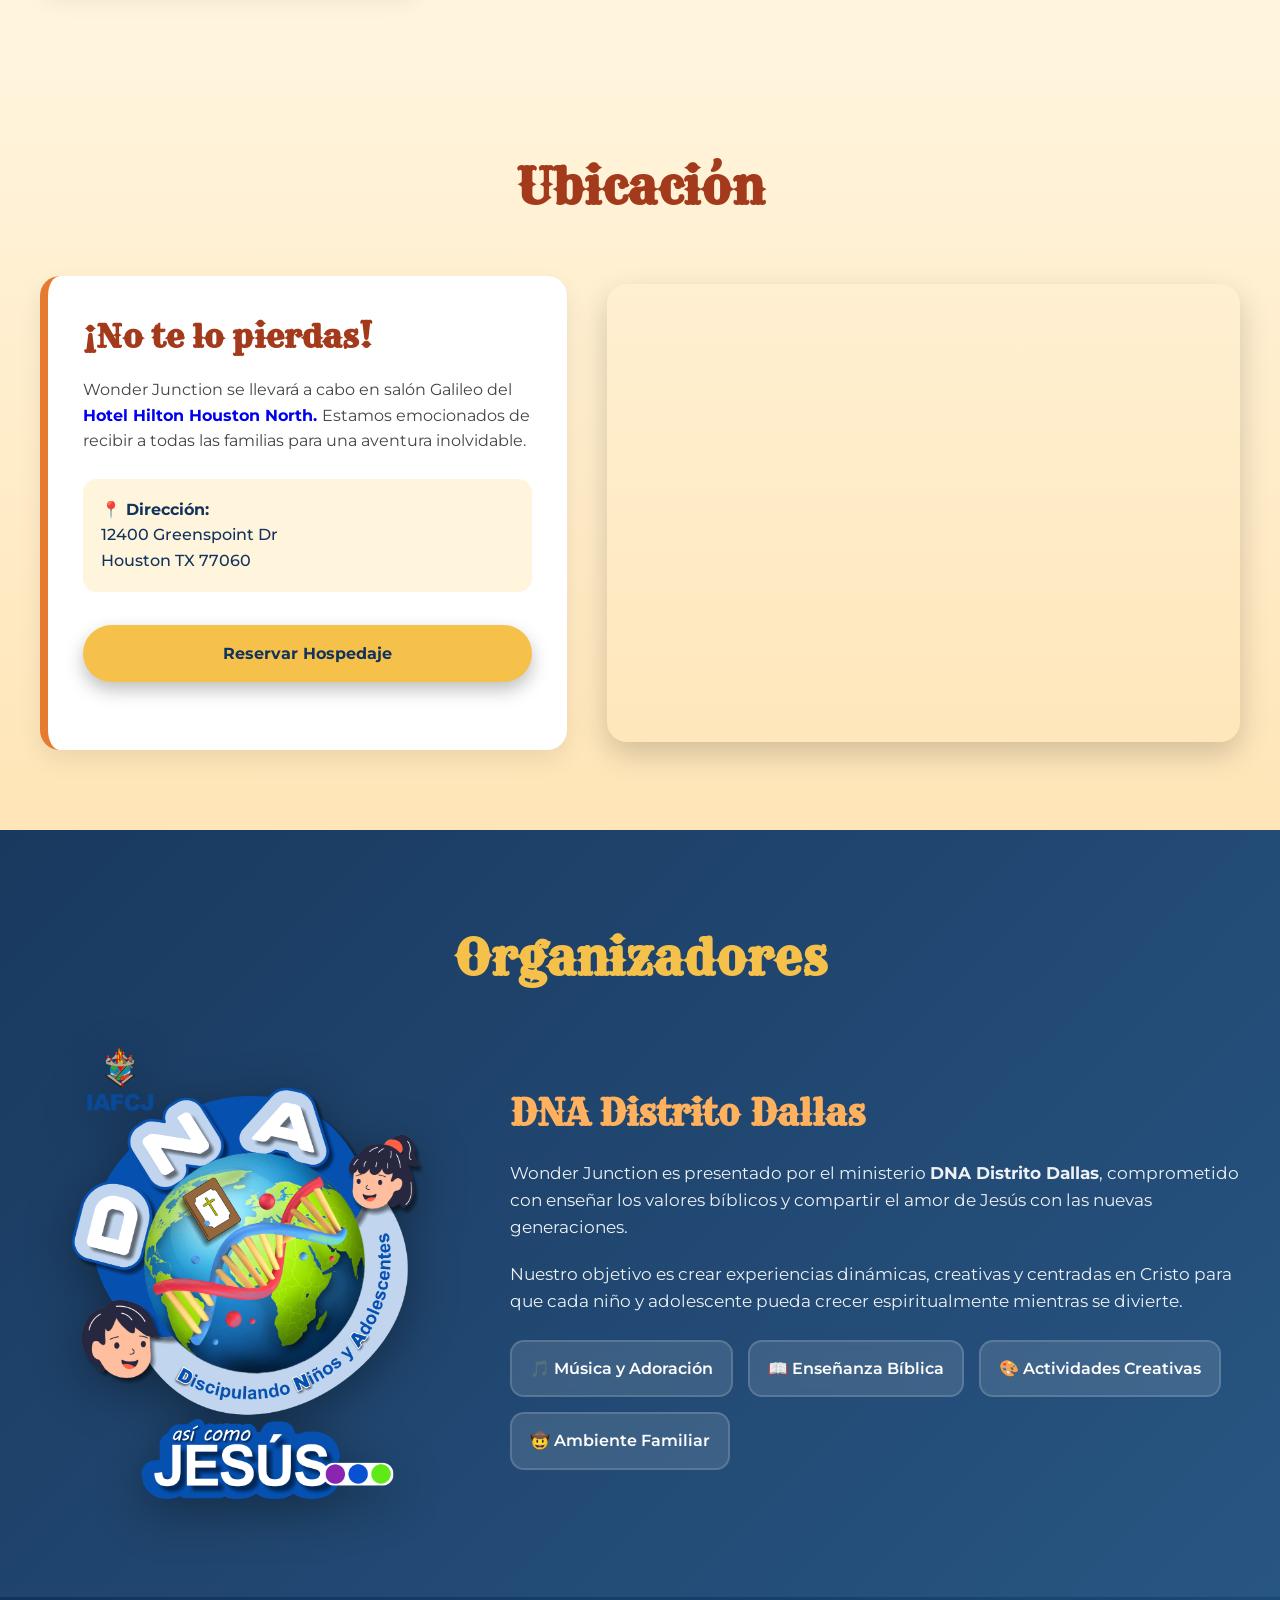
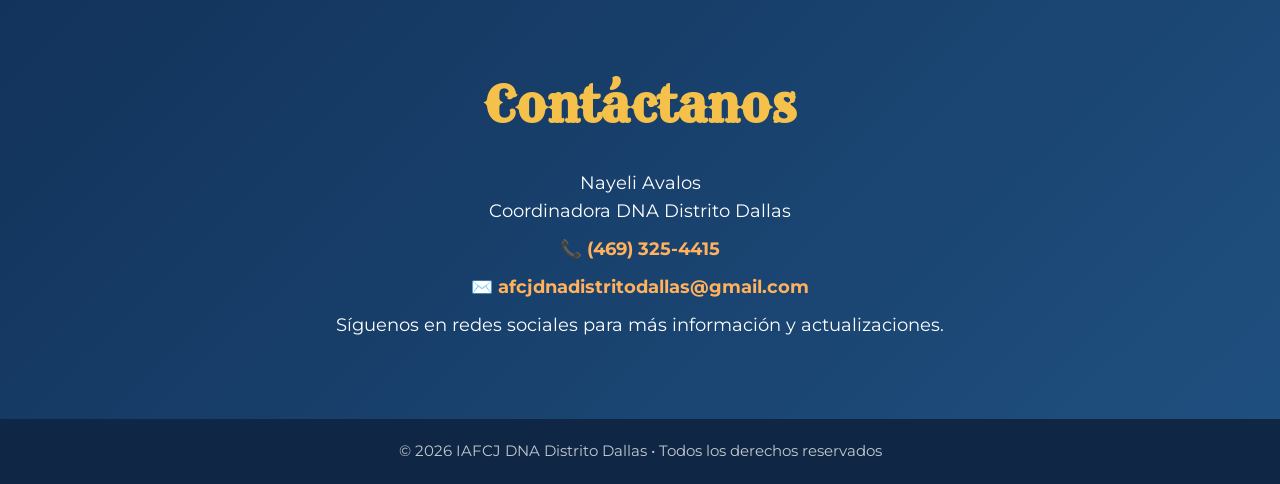
==== commit 8b91d935: "Botton to book hotel" ====
--- a/index.html
+++ b/index.html
@@ -296,6 +296,31 @@
   font-weight: 500;
 }
 
+.address-box-hotel {
+  padding: 18px 0px;
+  margin-bottom: 15px;
+  display: flex;
+  flex-direction: column;
+}
+
+.btn-hotel {
+  padding: 16px 30px;
+  border-radius: 999px;
+  font-weight: 700;
+  font-size: 1rem;
+  transition: 0.3s ease;
+  box-shadow: 0 8px 18px rgba(0,0,0,0.25);
+  flex-grow: 1;
+  background: var(--gold);
+  color: var(--deep-blue);
+  text-align: center;
+}
+
+.btn-hotel:hover {
+  transform: translateY(-3px);
+  background: #ffd66c;
+}
+
 .map-container {
   border-radius: 20px;
   overflow: hidden;
@@ -425,10 +450,10 @@
 
       <div class="date-box">
         <h2>Fechas del Evento</h2>
-        <p>Viernes, 12 de Junio </p>
+        <p>Viernes, 12 de Junio 2026</p>
         <p>7:00 PM - 10:00 PM</p>
         <br>
-        <p>Sábado, 13 de Junio</p>
+        <p>Sábado, 13 de Junio 2026</p>
         <p>10:00 AM - 1:00 PM</p>
         <p>4:00 PM - 7:00 PM</p>
       </div>
@@ -506,7 +531,10 @@
         <h3>¡No te lo pierdas!</h3>
 
         <p>
-          Wonder Junction se llevará a cabo en salón Galileo del hotel Hilton Houston North.
+          Wonder Junction se llevará a cabo en salón Galileo del 
+          <strong><a href="https://www.hilton.com/en/book/reservation/rooms/?ctyhocn=HOUGPHF&arrivalDate=2026-06-12&departureDate=2026-06-13&groupCode=iafcj&room1NumAdults=1" target="_blank">
+          Hotel Hilton Houston North.
+          </a></strong>
           Estamos emocionados de recibir a todas las familias para una aventura inolvidable.
         </p>
 
@@ -516,13 +544,10 @@
           Houston TX 77060
         </div>
 
-        <div class="address-box">
-          <strong>🕒 Horarios:</strong><br>
-          Viernes, 12 de Junio, 2026<br>
-          7:00 PM - 10:00 PM<br><br>
-          Sábado, 13 de Junio, 2026<br>
-          10:00 AM - 1:00 PM<br>
-          4:00 PM - 7:00 PM
+        <div class="address-box-hotel">
+          <a href="https://www.hilton.com/en/book/reservation/rooms/?ctyhocn=HOUGPHF&arrivalDate=2026-06-12&departureDate=2026-06-13&groupCode=iafcj&room1NumAdults=1" target="_blank" class="btn-hotel">
+          Reservar Hospedaje
+          </a>
         </div>
       </div>
 
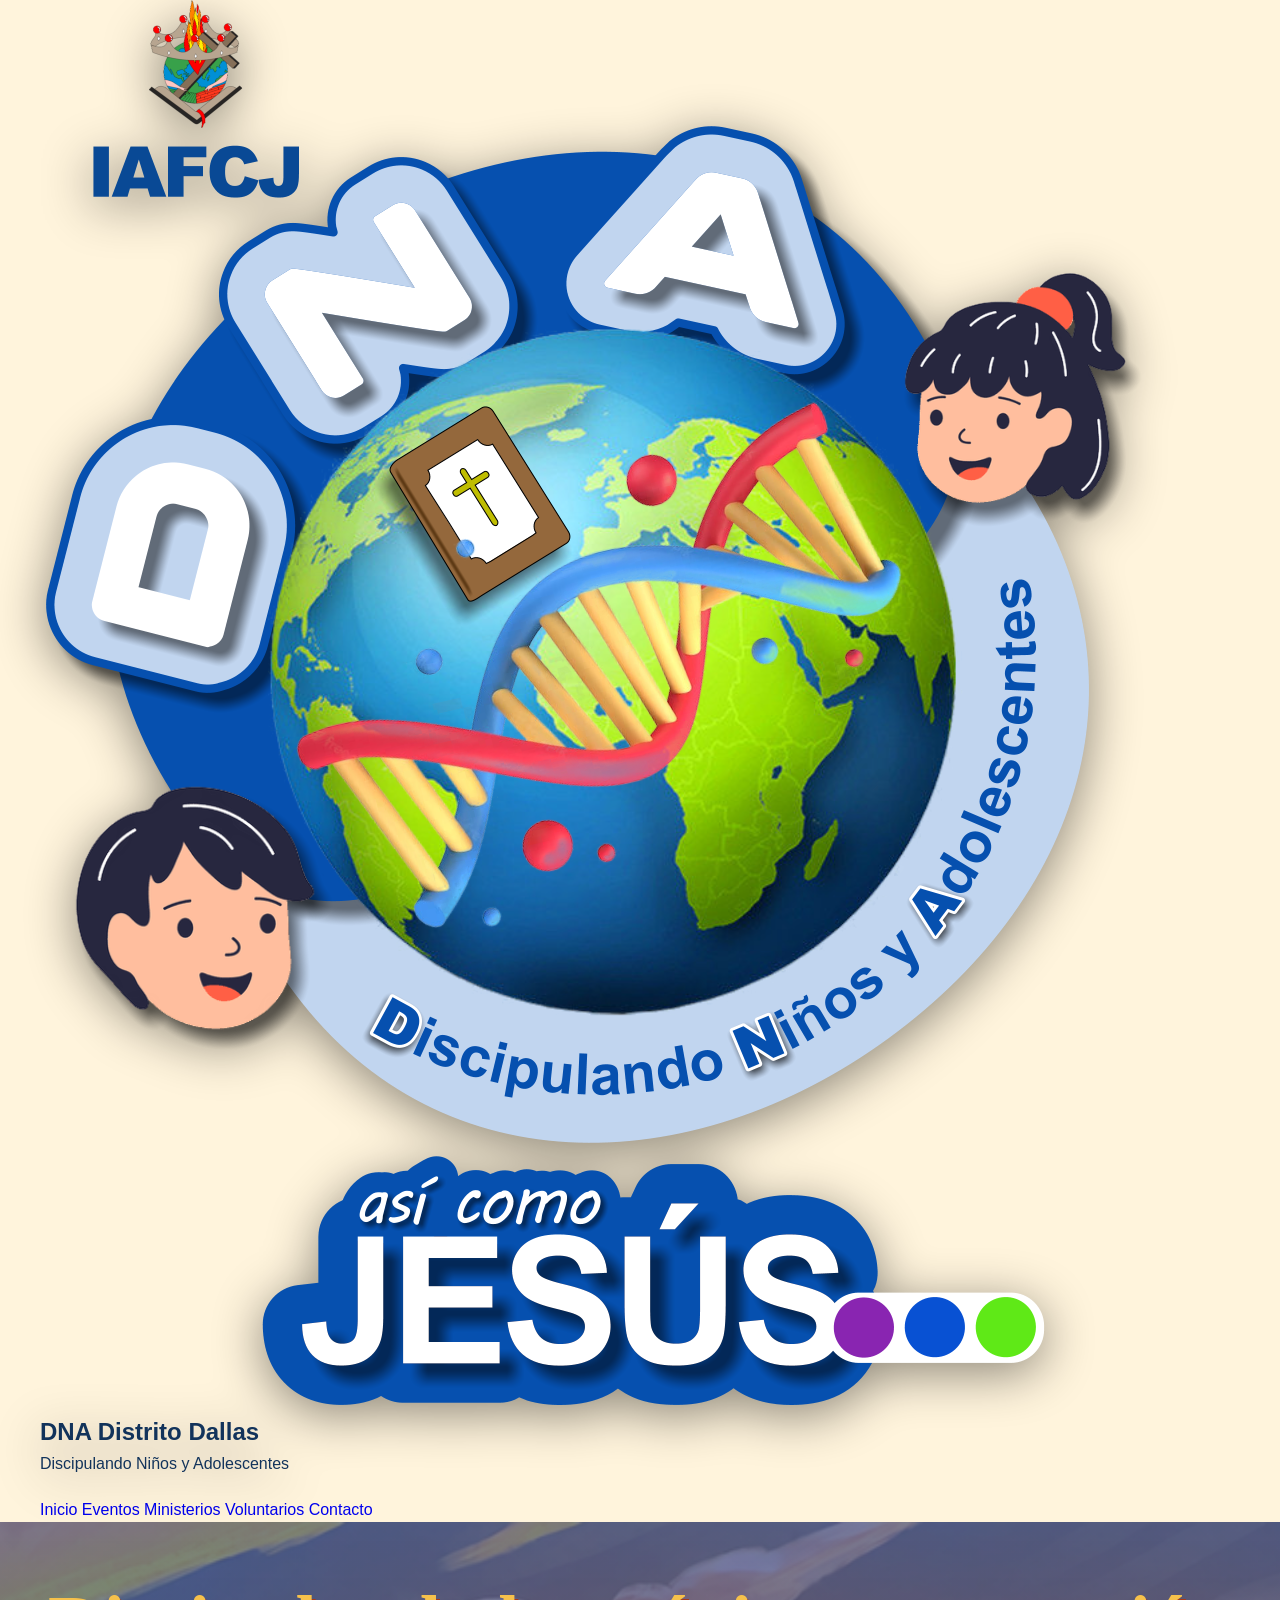
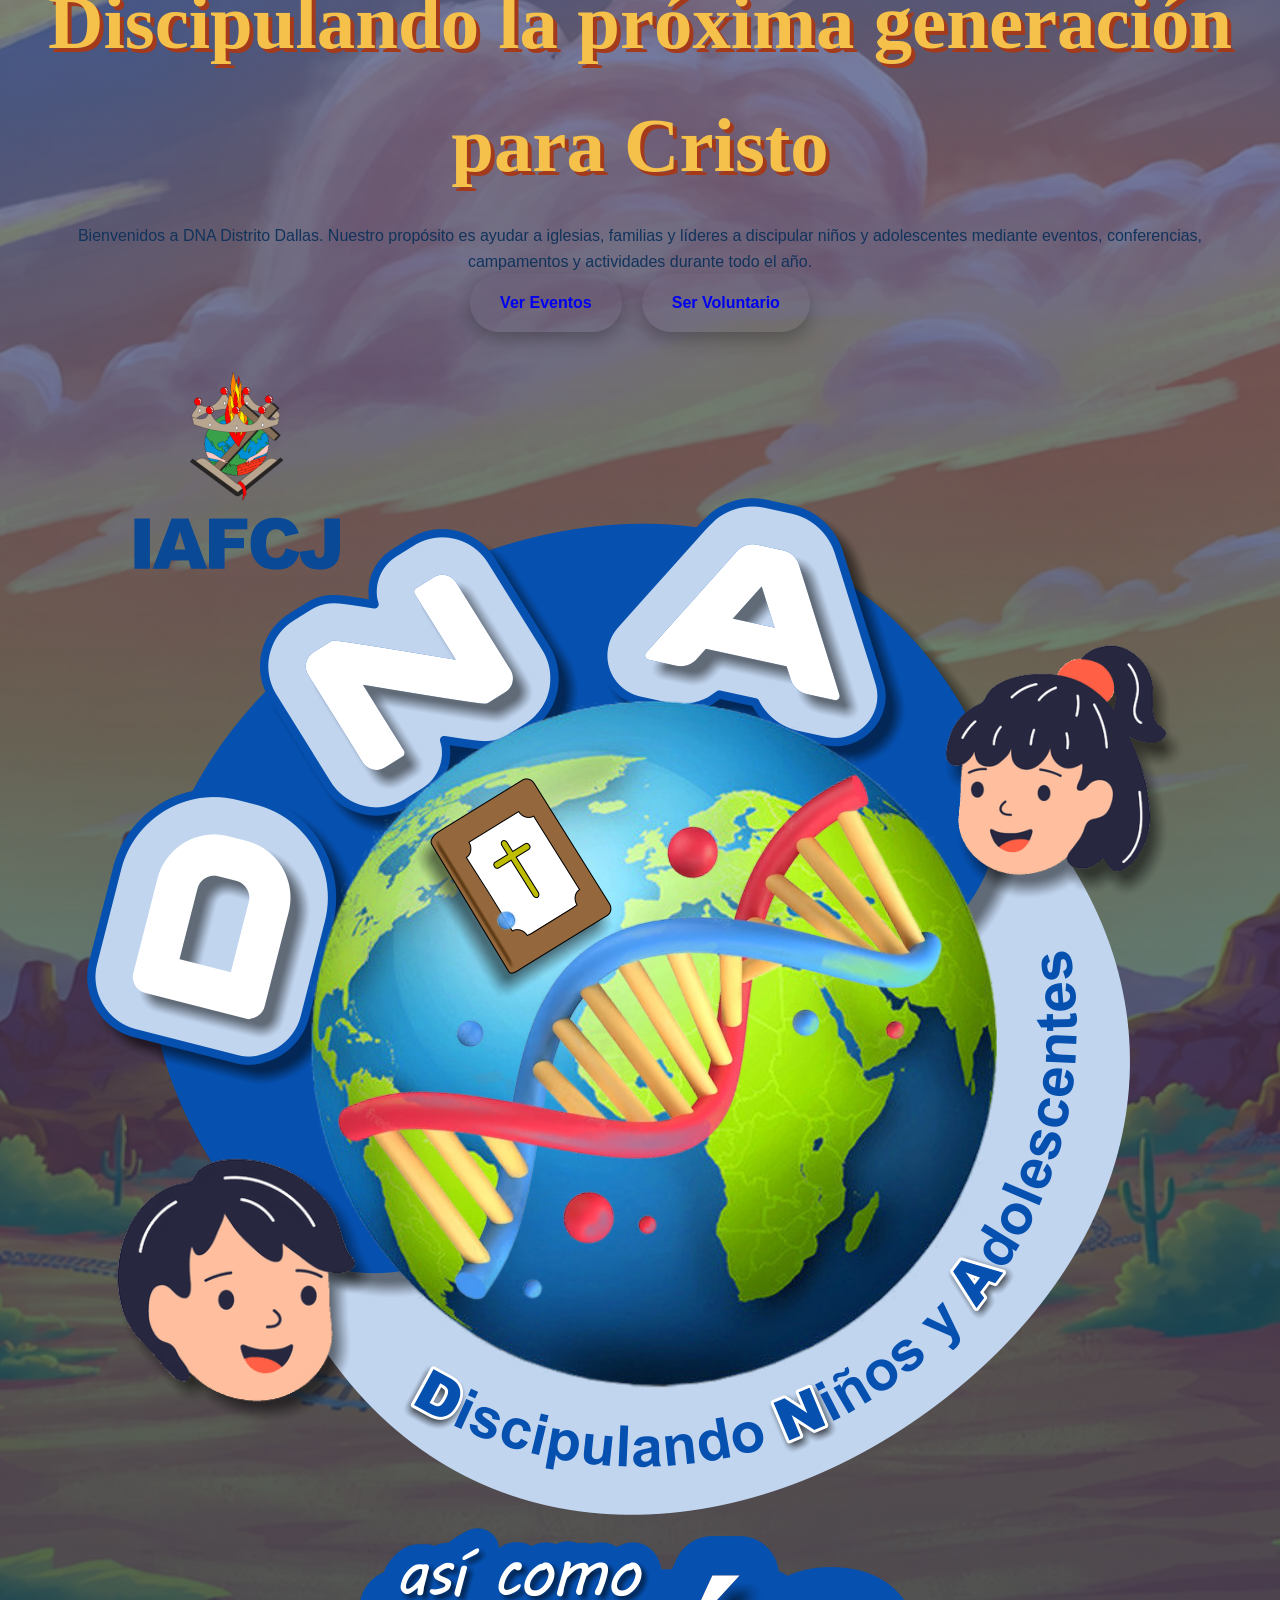
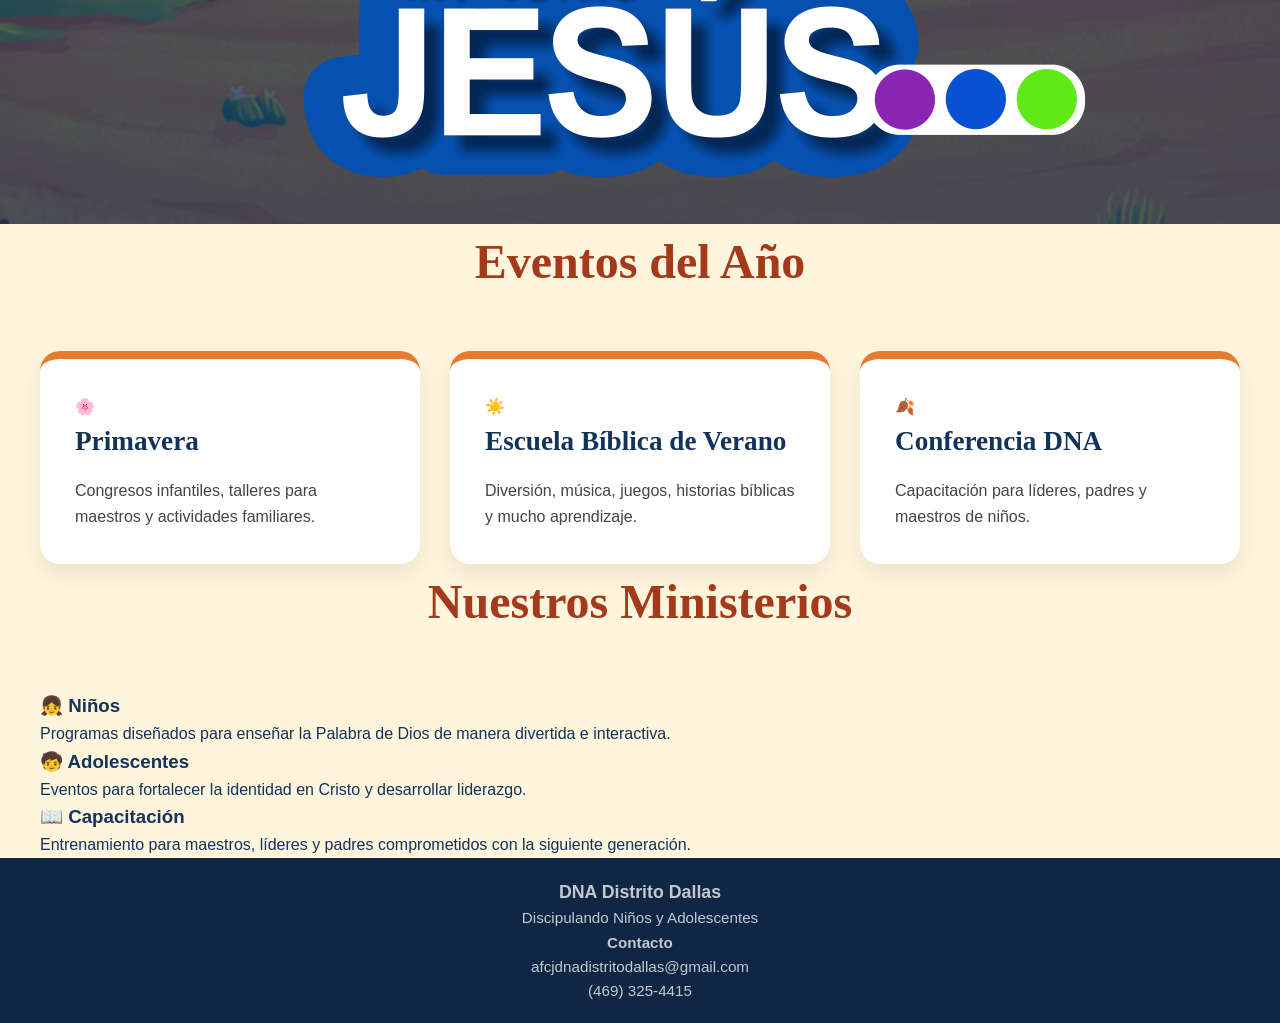
==== commit ab2b8af1: "Jueves event added" ====
--- a/index.html
+++ b/index.html
@@ -1,656 +1,138 @@
 <!DOCTYPE html>
 <html lang="es">
-<head>
-  <meta charset="UTF-8" />
-  <meta name="viewport" content="width=device-width, initial-scale=1.0" />
-  <title>DNA Distrito Dallas</title>
-  <link rel="icon" type="image/x-icon" href="images/favicon.png">
-
-  <link rel="preconnect" href="https://fonts.googleapis.com">
-  <link rel="preconnect" href="https://fonts.gstatic.com" crossorigin>
-  <link href="https://fonts.googleapis.com/css2?family=Rye&family=Montserrat:wght@300;400;500;700&display=swap" rel="stylesheet">
-
-  <style>
-    :root {
-      --gold: #f6c14b;
-      --orange: #e67a2e;
-      --sunset: #ffb15e;
-      --red-rock: #a33a1c;
-      --deep-blue: #12335b;
-      --sky-blue: #4ca6c7;
-      --cream: #fff4dc;
-      --white: #ffffff;
-      --shadow: rgba(0, 0, 0, 0.35);
-    }
-
-    * {
-      margin: 0;
-      padding: 0;
-      box-sizing: border-box;
-    }
-
-    body {
-      font-family: 'Montserrat', sans-serif;
-      background: var(--cream);
-      color: var(--deep-blue);
-      line-height: 1.6;
-    }
-
-    a {
-      text-decoration: none;
-    }
-
-    /* HERO */
-    .hero {
-      position: relative;
-      min-height: 100vh;
-      background:
-        linear-gradient(rgba(18, 51, 91, 0.55), rgba(18, 51, 91, 0.75)),
-        url('images/vbs-background.png') center/cover no-repeat;
-      display: flex;
-      align-items: center;
-      justify-content: center;
-      text-align: center;
-      padding: 40px 20px;
-      overflow: hidden;
-    }
-
-    .hero-content {
-      max-width: 1000px;
-      z-index: 2;
-    }
-
-    .logo {
-      width: 100%;
-      max-width: 650px;
-      margin-bottom: 20px;
-      filter: drop-shadow(0 10px 25px rgba(0,0,0,0.45));
-    }
-
-    .subtitle {
-      font-size: 1.3rem;
-      color: var(--cream);
-      margin-bottom: 20px;
-      font-weight: 500;
-    }
-
-    .hero h1 {
-      font-family: 'Rye', cursive;
-      color: var(--gold);
-      font-size: clamp(2.5rem, 6vw, 5rem);
-      text-shadow: 4px 4px 0px var(--red-rock);
-      margin-bottom: 15px;
-    }
-
-    .hero-text {
-      color: var(--white);
-      font-size: 1.1rem;
-      max-width: 750px;
-      margin: 0 auto 35px;
-    }
-
-    .date-box {
-      display: inline-block;
-      background: rgba(255, 244, 220, 0.95);
-      padding: 18px 28px;
-      border-radius: 16px;
-      margin-bottom: 35px;
-      box-shadow: 0 8px 20px var(--shadow);
-      border: 3px solid var(--gold);
-    }
-
-    .date-box h2 {
-      color: var(--red-rock);
-      font-family: 'Rye', cursive;
-      margin-bottom: 8px;
-      font-size: 1.8rem;
-    }
-
-    .date-box p {
-      color: var(--deep-blue);
-      font-weight: 700;
-      font-size: 1rem;
-    }
-
-    .buttons {
-      display: flex;
-      gap: 20px;
-      justify-content: center;
-      flex-wrap: wrap;
-      margin-bottom: 40px;
-    }
-
-    .btn {
-      padding: 16px 30px;
-      border-radius: 999px;
-      font-weight: 700;
-      font-size: 1rem;
-      transition: 0.3s ease;
-      box-shadow: 0 8px 18px rgba(0,0,0,0.25);
-    }
-
-    .btn-primary {
-      background: var(--gold);
-      color: var(--deep-blue);
-    }
-
-    .btn-primary:hover {
-      transform: translateY(-3px);
-      background: #ffd66c;
-    }
-
-    .btn-secondary {
-      background: var(--orange);
-      color: var(--white);
-    }
-
-    .btn-secondary:hover {
-      transform: translateY(-3px);
-      background: #ff8f3a;
-    }
-
-    /* INFO SECTION */
-    .info-section {
-      background: var(--cream);
-      padding: 80px 20px;
-    }
-
-    .container {
-      max-width: 1200px;
-      margin: 0 auto;
-    }
-
-    .section-title {
-      text-align: center;
-      font-family: 'Rye', cursive;
-      font-size: 3rem;
-      color: var(--red-rock);
-      margin-bottom: 50px;
-    }
-
-    .cards {
-      display: grid;
-      grid-template-columns: repeat(auto-fit, minmax(280px, 1fr));
-      gap: 30px;
-    }
-
-    .card {
-      background: white;
-      padding: 35px;
-      border-radius: 20px;
-      box-shadow: 0 10px 25px rgba(0,0,0,0.08);
-      border-top: 8px solid var(--orange);
-      transition: 0.3s ease;
-    }
-
-    .card:hover {
-      transform: translateY(-6px);
-    }
-
-    .card h3 {
-      font-family: 'Rye', cursive;
-      color: var(--deep-blue);
-      margin-bottom: 15px;
-      font-size: 1.7rem;
-    }
-
-    .card p {
-      color: #444;
-    }
-
-    /* CONTACT */
-    .contact {
-      background: linear-gradient(135deg, var(--deep-blue), #1f4f7f);
-      color: white;
-      padding: 70px 20px;
-      text-align: center;
-    }
-
-    .contact h2 {
-      font-family: 'Rye', cursive;
-      font-size: 3rem;
-      margin-bottom: 25px;
-      color: var(--gold);
-    }
-
-    .contact-info {
-      font-size: 1.1rem;
-      margin-bottom: 10px;
-    }
-
-    .contact a {
-      color: var(--sunset);
-      font-weight: 700;
-    }
-
-    footer {
-      background: #0f2744;
-      color: rgba(255,255,255,0.75);
-      text-align: center;
-      padding: 20px;
-      font-size: 0.95rem;
-    }
-
-    @media (max-width: 768px) {
-      .hero {
-        padding-top: 60px;
-      }
-
-      .hero-text {
-        font-size: 1rem;
-      }
-
-      .section-title,
-      .contact h2 {
-        font-size: 2.2rem;
-      }
-
-      .card {
-        padding: 25px;
-      }
-    }
-
-    /* LOCATION SECTION */
-.location-section {
-  padding: 80px 20px;
-  background: linear-gradient(
-    180deg,
-    #fff4dc 0%,
-    #ffe5b7 100%
-  );
-}
-
-.location-wrapper {
-  display: grid;
-  grid-template-columns: 1fr 1.2fr;
-  gap: 40px;
-  align-items: center;
-}
-
-.location-info {
-  background: white;
-  padding: 35px;
-  border-radius: 20px;
-  box-shadow: 0 10px 25px rgba(0,0,0,0.08);
-  border-left: 8px solid var(--orange);
-}
-
-.location-info h3 {
-  font-family: 'Rye', cursive;
-  color: var(--red-rock);
-  font-size: 2rem;
-  margin-bottom: 15px;
-}
-
-.location-info p {
-  margin-bottom: 25px;
-  color: #444;
-}
-
-.address-box {
-  background: var(--cream);
-  padding: 18px;
-  border-radius: 14px;
-  margin-bottom: 15px;
-  color: var(--deep-blue);
-  font-weight: 500;
-}
-
-.address-box-hotel {
-  padding: 18px 0px;
-  margin-bottom: 15px;
-  display: flex;
-  flex-direction: column;
-}
-
-.btn-hotel {
-  padding: 16px 30px;
-  border-radius: 999px;
-  font-weight: 700;
-  font-size: 1rem;
-  transition: 0.3s ease;
-  box-shadow: 0 8px 18px rgba(0,0,0,0.25);
-  flex-grow: 1;
-  background: var(--gold);
-  color: var(--deep-blue);
-  text-align: center;
-}
-
-.btn-hotel:hover {
-  transform: translateY(-3px);
-  background: #ffd66c;
-}
-
-.map-container {
-  border-radius: 20px;
-  overflow: hidden;
-  box-shadow: 0 12px 30px rgba(0,0,0,0.18);
-  min-height: 450px;
-}
-
-.map-container iframe {
-  width: 100%;
-  height: 100%;
-  min-height: 450px;
-  border: none;
-}
-
-/* MOBILE */
-@media (max-width: 900px) {
-  .location-wrapper {
-    grid-template-columns: 1fr;
-  }
-
-  .map-container,
-  .map-container iframe {
-    min-height: 350px;
-  }
-}
-
-/* ORGANIZERS SECTION */
-.organizers-section {
-  padding: 90px 20px;
-  background:
-    linear-gradient(
-      135deg,
-      rgba(18, 51, 91, 0.97),
-      rgba(31, 79, 127, 0.96)
-    );
-  color: white;
-}
-
-.organizers-section .section-title {
-  color: var(--gold);
-}
-
-.organizers-wrapper {
-  display: grid;
-  grid-template-columns: 420px 1fr;
-  gap: 50px;
-  align-items: center;
-}
-
-.organizers-logo {
-  text-align: center;
-}
-
-.organizers-logo img {
-  width: 100%;
-  max-width: 360px;
-  filter: drop-shadow(0 12px 25px rgba(0,0,0,0.35));
-}
-
-.organizers-content h3 {
-  font-family: 'Rye', cursive;
-  font-size: 2.2rem;
-  color: var(--sunset);
-  margin-bottom: 20px;
-}
-
-.organizers-content p {
-  font-size: 1.05rem;
-  margin-bottom: 20px;
-  color: rgba(255,255,255,0.92);
-}
-
-.organizer-highlights {
-  display: flex;
-  flex-wrap: wrap;
-  gap: 15px;
-  margin-top: 25px;
-}
-
-.highlight-box {
-  background: rgba(255,255,255,0.12);
-  border: 2px solid rgba(255,255,255,0.15);
-  padding: 14px 18px;
-  border-radius: 14px;
-  font-weight: 600;
-  backdrop-filter: blur(4px);
-}
-
-/* MOBILE */
-@media (max-width: 900px) {
-  .organizers-wrapper {
-    grid-template-columns: 1fr;
-    text-align: center;
-  }
-
-  .organizers-content h3 {
-    font-size: 1.9rem;
-  }
-
-  .organizer-highlights {
-    justify-content: center;
-  }
-}
-
-  </style>
-</head>
-
-<body>
-
-  <!-- HERO -->
-  <section class="hero">
-    <div class="hero-content">
-
-      <img src="images/main-logo.png" alt="Wonder Junction Logo" class="logo">
-
-      <p class="subtitle">
-        ¡Una aventura bíblica inolvidable en el Viejo Oeste!
-      </p>
-
-      <h1>¡Todos a Bordo!</h1>
-
-      <p class="hero-text">
-        Únase a nosotros en Wonder Junction para una experiencia emocionante llena de
-        juegos, música, historias bíblicas, actividades creativas y mucha diversión.
-        ¡Los niños aprenderán sobre Jesús mientras exploran el Viejo Oeste!
-      </p>
-
-      <div class="date-box">
-        <h2>Fechas del Evento</h2>
-        <p>Viernes, 12 de Junio 2026</p>
-        <p>7:00 PM - 10:00 PM</p>
-        <br>
-        <p>Sábado, 13 de Junio 2026</p>
-        <p>10:00 AM - 1:00 PM</p>
-        <p>4:00 PM - 7:00 PM</p>
-      </div>
-
-      <div class="buttons">
-        <a href="https://forms.gle/tL7y7JzbyXbnenCC7" target="_blank" class="btn btn-primary">
-          Registrar Niños
-        </a>
-
-        <a href="https://forms.gle/sGcxu8EFFKbJX7uF6" target="_blank" class="btn btn-secondary">
-          Registrar Voluntarios
-        </a>
-      </div>
-
-    </div>
-  </section>
-
-  <!-- INFO -->
-  <section class="info-section">
-    <div class="container">
-
-      <h2 class="section-title">
-        Sobre Wonder Junction
-      </h2>
-
-      <div class="cards">
-
-        <div class="card">
-          <h3>Actividades</h3>
-          <p>
-            Disfrute de juegos temáticos, música, manualidades, dinámicas interactivas,
-            snacks y enseñanzas bíblicas diseñadas especialmente para niños.
-          </p>
-        </div>
-
-        <div class="card">
-          <h3>Edades</h3>
-          <p>
-            El programa está abierto para niños de 4 a 10 años.
-            Todas las actividades serán supervisadas por líderes y voluntarios capacitados.
-          </p>
-        </div>
-
-        <div class="card">
-          <h3>Organizadores</h3>
-          <p>
-            Este evento es organizado por el ministerio <strong>DNA del Distrito Dallas</strong>
-            con el propósito de compartir el amor de Cristo con las familias de nuestra comunidad.
-          </p>
-        </div>
-
-        <div class="card">
-          <h3>Registro</h3>
-          <p>
-            Los primeros 100 niños en registrarse recibirán un sombrero gratis.
-          </p>
-        </div>
-
-      </div>
-
-    </div>
-  </section>
-
-  <!-- LOCATION SECTION -->
-<section class="location-section">
-  <div class="container">
-
-    <h2 class="section-title">
-      Ubicación
-    </h2>
-
-    <div class="location-wrapper">
-
-      <div class="location-info">
-        <h3>¡No te lo pierdas!</h3>
-
-        <p>
-          Wonder Junction se llevará a cabo en salón Galileo del 
-          <strong><a href="https://www.hilton.com/en/book/reservation/rooms/?ctyhocn=HOUGPHF&arrivalDate=2026-06-12&departureDate=2026-06-13&groupCode=iafcj&room1NumAdults=1" target="_blank">
-          Hotel Hilton Houston North.
-          </a></strong>
-          Estamos emocionados de recibir a todas las familias para una aventura inolvidable.
-        </p>
-
-        <div class="address-box">
-          <strong>📍 Dirección:</strong><br>
-          12400 Greenspoint Dr<br>
-          Houston TX 77060
-        </div>
-
-        <div class="address-box-hotel">
-          <a href="https://www.hilton.com/en/book/reservation/rooms/?ctyhocn=HOUGPHF&arrivalDate=2026-06-12&departureDate=2026-06-13&groupCode=iafcj&room1NumAdults=1" target="_blank" class="btn-hotel">
-          Reservar Hospedaje
-          </a>
-        </div>
-      </div>
-
-      <div class="map-container">
-        <iframe
-          src="https://www.google.com/maps/embed?pb=!1m18!1m12!1m3!1d3457.126594403712!2d-95.40948402401594!3d29.94703707497284!2m3!1f0!2f0!3f0!3m2!1i1024!2i768!4f13.1!3m3!1m2!1s0x8640c9f054e5ab65%3A0x46104141931daaf3!2s12400%20Greenspoint%20Dr%2C%20Houston%2C%20TX%2077060!5e0!3m2!1ses-419!2sus!4v1779696502227!5m2!1ses-419!2sus"
-          allowfullscreen=""
-          loading="lazy"
-          referrerpolicy="no-referrer-when-downgrade">
-        </iframe>
-      </div>
-
-    </div>
-  </div>
-</section>
-
-
-
-<!-- ORGANIZERS SECTION -->
-<section class="organizers-section">
-  <div class="container">
-
-    <h2 class="section-title">
-      Organizadores
-    </h2>
-
-    <div class="organizers-wrapper">
-
-      <div class="organizers-logo">
-        <img src="images/logo-dna.png" alt="DNA - Discipulando Niños y Adolescentes">
-      </div>
-
-      <div class="organizers-content">
-
-        <h3>DNA Distrito Dallas</h3>
-
-        <p>
-          Wonder Junction es presentado por el ministerio
-          <strong>DNA Distrito Dallas</strong>,
-          comprometido con enseñar los valores bíblicos y compartir
-          el amor de Jesús con las nuevas generaciones.
-        </p>
-
-        <p>
-          Nuestro objetivo es crear experiencias dinámicas, creativas
-          y centradas en Cristo para que cada niño y adolescente
-          pueda crecer espiritualmente mientras se divierte.
-        </p>
-
-        <div class="organizer-highlights">
-
-          <div class="highlight-box">
-            🎵 Música y Adoración
-          </div>
-
-          <div class="highlight-box">
-            📖 Enseñanza Bíblica
-          </div>
-
-          <div class="highlight-box">
-            🎨 Actividades Creativas
-          </div>
-
-          <div class="highlight-box">
-            🤠 Ambiente Familiar
-          </div>
-
-        </div>
-
-      </div>
-
-    </div>
-
-  </div>
-</section>
-
-  <!-- CONTACT -->
-  <section class="contact">
-
-    <h2>Contáctanos</h2>
-
-    <p class="contact-info">
-      Nayeli Avalos<br>
-      Coordinadora DNA Distrito Dallas
-    </p>
-
-    <p class="contact-info">
-      📞 <a href="tel:+14693254415">(469) 325-4415</a>
-    </p>
-
-    <p class="contact-info">
-      ✉️ <a href="mailto:afcjdnadistritodallas@gmail.com">afcjdnadistritodallas@gmail.com</a>
-    </p>
-
-    <p class="contact-info">
-      Síguenos en redes sociales para más información y actualizaciones.
-    </p>
-
-  </section>
-
-  <footer>
-    © 2026 IAFCJ DNA Distrito Dallas • Todos los derechos reservados
-  </footer>
-
-</body>
+   <head>
+      <meta charset="UTF-8">
+      <meta name="viewport" content="width=device-width, initial-scale=1.0">
+      <title>DNA Distrito Dallas</title>
+      <link rel="stylesheet" href="css/index.css">
+      <link rel="preconnect" href="https://fonts.googleapis.com">
+      <link rel="preconnect" href="https://fonts.gstatic.com" crossorigin>
+      <link href="https://fonts.googleapis.com/css2?family=Poppins:wght@300;400;500;600;700;800&display=swap" rel="stylesheet">
+   </head>
+   <body>
+      <header>
+         <div class="container nav">
+            <div class="logo">
+               <img src="images/logo-dna.png" alt="DNA Distrito Dallas">
+               <div>
+                  <h2>DNA Distrito Dallas</h2>
+                  <p>Discipulando Niños y Adolescentes</p>
+               </div>
+            </div>
+            <nav>
+               <a href="#inicio">Inicio</a>
+               <a href="#eventos">Eventos</a>
+               <a href="#ministerios">Ministerios</a>
+               <a href="#voluntarios">Voluntarios</a>
+               <a href="#contacto">Contacto</a>
+            </nav>
+         </div>
+      </header>
+      <section class="hero" id="inicio">
+         <div class="container hero-grid">
+            <div>
+               <h1>
+                  Discipulando la próxima generación para Cristo
+               </h1>
+               <p>
+                  Bienvenidos a DNA Distrito Dallas.
+                  Nuestro propósito es ayudar a iglesias, familias y líderes a discipular niños y adolescentes
+                  mediante eventos, conferencias, campamentos y actividades durante todo el año.
+               </p>
+               <div class="buttons">
+                  <a href="#eventos" class="btn">Ver Eventos</a>
+                  <a href="#voluntarios" class="btn secondary">Ser Voluntario</a>
+               </div>
+            </div>
+            <div class="hero-image">
+               <img src="images/logo-dna.png" alt="DNA">
+            </div>
+         </div>
+      </section>
+      <section class="section" id="eventos">
+         <div class="container">
+            <h2 class="section-title">
+               Eventos del Año
+            </h2>
+            <div class="cards">
+               <div class="card">
+                  <div class="emoji">🌸</div>
+                  <h3>Primavera</h3>
+                  <p>
+                     Congresos infantiles, talleres para maestros y actividades familiares.
+                  </p>
+               </div>
+               <div class="card">
+                  <div class="emoji">☀️</div>
+                  <h3>Escuela Bíblica de Verano</h3>
+                  <p>
+                     Diversión, música, juegos, historias bíblicas y mucho aprendizaje.
+                  </p>
+               </div>
+               <div class="card">
+                  <div class="emoji">🍂</div>
+                  <h3>Conferencia DNA</h3>
+                  <p>
+                     Capacitación para líderes, padres y maestros de niños.
+                  </p>
+               </div>
+               <!-- <div class="card">
+                  <div class="emoji">🎄</div>
+                  <h3>Navidad</h3>
+                  <p>
+                     Eventos especiales para compartir el nacimiento de Jesús con la comunidad.
+                  </p>
+               </div> -->
+            </div>
+         </div>
+      </section>
+      <section class="section light" id="ministerios">
+         <div class="container">
+            <h2 class="section-title">
+               Nuestros Ministerios
+            </h2>
+            <div class="grid-3">
+               <div>
+                  <h3>👧 Niños</h3>
+                  <p>
+                     Programas diseñados para enseñar la Palabra de Dios de manera divertida e interactiva.
+                  </p>
+               </div>
+               <div>
+                  <h3>🧒 Adolescentes</h3>
+                  <p>
+                     Eventos para fortalecer la identidad en Cristo y desarrollar liderazgo.
+                  </p>
+               </div>
+               <div>
+                  <h3>📖 Capacitación</h3>
+                  <p>
+                     Entrenamiento para maestros, líderes y padres comprometidos con la siguiente generación.
+                  </p>
+               </div>
+            </div>
+         </div>
+      </section>
+      <footer id="contacto">
+         <div class="container footer">
+            <div>
+               <h3>DNA Distrito Dallas</h3>
+               <p>
+                  Discipulando Niños y Adolescentes
+               </p>
+            </div>
+            <div>
+               <h4>Contacto</h4>
+               <p>afcjdnadistritodallas@gmail.com</p>
+               <p>(469) 325-4415</p>
+            </div>
+            <!-- <div>
+               <h4>Síguenos</h4>
+               <p>Facebook</p>
+               <p>Instagram</p>
+            </div> -->
+         </div>
+      </footer>
+      <script src="js/index.js"></script>
+   </body>
 </html>
--- a/css/index.css
+++ b/css/index.css
@@ -0,0 +1,388 @@
+:root {
+      --gold: #f6c14b;
+      --orange: #e67a2e;
+      --sunset: #ffb15e;
+      --red-rock: #a33a1c;
+      --deep-blue: #12335b;
+      --sky-blue: #4ca6c7;
+      --cream: #fff4dc;
+      --white: #ffffff;
+      --shadow: rgba(0, 0, 0, 0.35);
+    }
+
+    * {
+      margin: 0;
+      padding: 0;
+      box-sizing: border-box;
+    }
+
+    body {
+      font-family: 'Montserrat', sans-serif;
+      background: var(--cream);
+      color: var(--deep-blue);
+      line-height: 1.6;
+    }
+
+    a {
+      text-decoration: none;
+    }
+
+    /* HERO */
+    .hero {
+      position: relative;
+      min-height: 100vh;
+      background:
+        linear-gradient(rgba(18, 51, 91, 0.55), rgba(18, 51, 91, 0.75)),
+        url('../images/vbs-background.png') center/cover no-repeat;
+      display: flex;
+      align-items: center;
+      justify-content: center;
+      text-align: center;
+      padding: 40px 20px;
+      overflow: hidden;
+    }
+
+    .hero-content {
+      max-width: 1000px;
+      z-index: 2;
+    }
+
+    .logo {
+      width: 100%;
+      max-width: 650px;
+      margin-bottom: 20px;
+      filter: drop-shadow(0 10px 25px rgba(0,0,0,0.45));
+    }
+
+    .subtitle {
+      font-size: 1.3rem;
+      color: var(--cream);
+      margin-bottom: 20px;
+      font-weight: 500;
+    }
+
+    .hero h1 {
+      font-family: 'Rye', cursive;
+      color: var(--gold);
+      font-size: clamp(2.5rem, 6vw, 5rem);
+      text-shadow: 4px 4px 0px var(--red-rock);
+      margin-bottom: 15px;
+    }
+
+    .hero-text {
+      color: var(--white);
+      font-size: 1.1rem;
+      max-width: 750px;
+      margin: 0 auto 35px;
+    }
+
+    .date-box {
+      display: inline-block;
+      background: rgba(255, 244, 220, 0.95);
+      padding: 18px 28px;
+      border-radius: 16px;
+      margin-bottom: 35px;
+      box-shadow: 0 8px 20px var(--shadow);
+      border: 3px solid var(--gold);
+    }
+
+    .date-box h2 {
+      color: var(--red-rock);
+      font-family: 'Rye', cursive;
+      margin-bottom: 8px;
+      font-size: 1.8rem;
+    }
+
+    .date-box p {
+      color: var(--deep-blue);
+      font-weight: 700;
+      font-size: 1rem;
+    }
+
+    .buttons {
+      display: flex;
+      gap: 20px;
+      justify-content: center;
+      flex-wrap: wrap;
+      margin-bottom: 40px;
+    }
+
+    .btn {
+      padding: 16px 30px;
+      border-radius: 999px;
+      font-weight: 700;
+      font-size: 1rem;
+      transition: 0.3s ease;
+      box-shadow: 0 8px 18px rgba(0,0,0,0.25);
+    }
+
+    .btn-primary {
+      background: var(--gold);
+      color: var(--deep-blue);
+    }
+
+    .btn-primary:hover {
+      transform: translateY(-3px);
+      background: #ffd66c;
+    }
+
+    .btn-secondary {
+      background: var(--orange);
+      color: var(--white);
+    }
+
+    .btn-secondary:hover {
+      transform: translateY(-3px);
+      background: #ff8f3a;
+    }
+
+    /* INFO SECTION */
+    .info-section {
+      background: var(--cream);
+      padding: 80px 20px;
+    }
+
+    .container {
+      max-width: 1200px;
+      margin: 0 auto;
+    }
+
+    .section-title {
+      text-align: center;
+      font-family: 'Rye', cursive;
+      font-size: 3rem;
+      color: var(--red-rock);
+      margin-bottom: 50px;
+    }
+
+    .cards {
+      display: grid;
+      grid-template-columns: repeat(auto-fit, minmax(280px, 1fr));
+      gap: 30px;
+    }
+
+    .card {
+      background: white;
+      padding: 35px;
+      border-radius: 20px;
+      box-shadow: 0 10px 25px rgba(0,0,0,0.08);
+      border-top: 8px solid var(--orange);
+      transition: 0.3s ease;
+    }
+
+    .card:hover {
+      transform: translateY(-6px);
+    }
+
+    .card h3 {
+      font-family: 'Rye', cursive;
+      color: var(--deep-blue);
+      margin-bottom: 15px;
+      font-size: 1.7rem;
+    }
+
+    .card p {
+      color: #444;
+    }
+
+    /* CONTACT */
+    .contact {
+      background: linear-gradient(135deg, var(--deep-blue), #1f4f7f);
+      color: white;
+      padding: 70px 20px;
+      text-align: center;
+    }
+
+    .contact h2 {
+      font-family: 'Rye', cursive;
+      font-size: 3rem;
+      margin-bottom: 25px;
+      color: var(--gold);
+    }
+
+    .contact-info {
+      font-size: 1.1rem;
+      margin-bottom: 10px;
+    }
+
+    .contact a {
+      color: var(--sunset);
+      font-weight: 700;
+    }
+
+    footer {
+      background: #0f2744;
+      color: rgba(255,255,255,0.75);
+      text-align: center;
+      padding: 20px;
+      font-size: 0.95rem;
+    }
+
+    @media (max-width: 768px) {
+      .hero {
+        padding-top: 60px;
+      }
+
+      .hero-text {
+        font-size: 1rem;
+      }
+
+      .section-title,
+      .contact h2 {
+        font-size: 2.2rem;
+      }
+
+      .card {
+        padding: 25px;
+      }
+    }
+
+    /* LOCATION SECTION */
+.location-section {
+  padding: 80px 20px;
+  background: linear-gradient(
+    180deg,
+    #fff4dc 0%,
+    #ffe5b7 100%
+  );
+}
+
+.location-wrapper {
+  display: grid;
+  grid-template-columns: 1fr 1.2fr;
+  gap: 40px;
+  align-items: center;
+}
+
+.location-info {
+  background: white;
+  padding: 35px;
+  border-radius: 20px;
+  box-shadow: 0 10px 25px rgba(0,0,0,0.08);
+  border-left: 8px solid var(--orange);
+}
+
+.location-info h3 {
+  font-family: 'Rye', cursive;
+  color: var(--red-rock);
+  font-size: 2rem;
+  margin-bottom: 15px;
+}
+
+.location-info p {
+  margin-bottom: 25px;
+  color: #444;
+}
+
+.address-box {
+  background: var(--cream);
+  padding: 18px;
+  border-radius: 14px;
+  margin-bottom: 15px;
+  color: var(--deep-blue);
+  font-weight: 500;
+}
+
+.map-container {
+  border-radius: 20px;
+  overflow: hidden;
+  box-shadow: 0 12px 30px rgba(0,0,0,0.18);
+  min-height: 450px;
+}
+
+.map-container iframe {
+  width: 100%;
+  height: 100%;
+  min-height: 450px;
+  border: none;
+}
+
+/* MOBILE */
+@media (max-width: 900px) {
+  .location-wrapper {
+    grid-template-columns: 1fr;
+  }
+
+  .map-container,
+  .map-container iframe {
+    min-height: 350px;
+  }
+}
+
+/* ORGANIZERS SECTION */
+.organizers-section {
+  padding: 90px 20px;
+  background:
+    linear-gradient(
+      135deg,
+      rgba(18, 51, 91, 0.97),
+      rgba(31, 79, 127, 0.96)
+    );
+  color: white;
+}
+
+.organizers-section .section-title {
+  color: var(--gold);
+}
+
+.organizers-wrapper {
+  display: grid;
+  grid-template-columns: 420px 1fr;
+  gap: 50px;
+  align-items: center;
+}
+
+.organizers-logo {
+  text-align: center;
+}
+
+.organizers-logo img {
+  width: 100%;
+  max-width: 360px;
+  filter: drop-shadow(0 12px 25px rgba(0,0,0,0.35));
+}
+
+.organizers-content h3 {
+  font-family: 'Rye', cursive;
+  font-size: 2.2rem;
+  color: var(--sunset);
+  margin-bottom: 20px;
+}
+
+.organizers-content p {
+  font-size: 1.05rem;
+  margin-bottom: 20px;
+  color: rgba(255,255,255,0.92);
+}
+
+.organizer-highlights {
+  display: flex;
+  flex-wrap: wrap;
+  gap: 15px;
+  margin-top: 25px;
+}
+
+.highlight-box {
+  background: rgba(255,255,255,0.12);
+  border: 2px solid rgba(255,255,255,0.15);
+  padding: 14px 18px;
+  border-radius: 14px;
+  font-weight: 600;
+  backdrop-filter: blur(4px);
+}
+
+/* MOBILE */
+@media (max-width: 900px) {
+  .organizers-wrapper {
+    grid-template-columns: 1fr;
+    text-align: center;
+  }
+
+  .organizers-content h3 {
+    font-size: 1.9rem;
+  }
+
+  .organizer-highlights {
+    justify-content: center;
+  }
+}
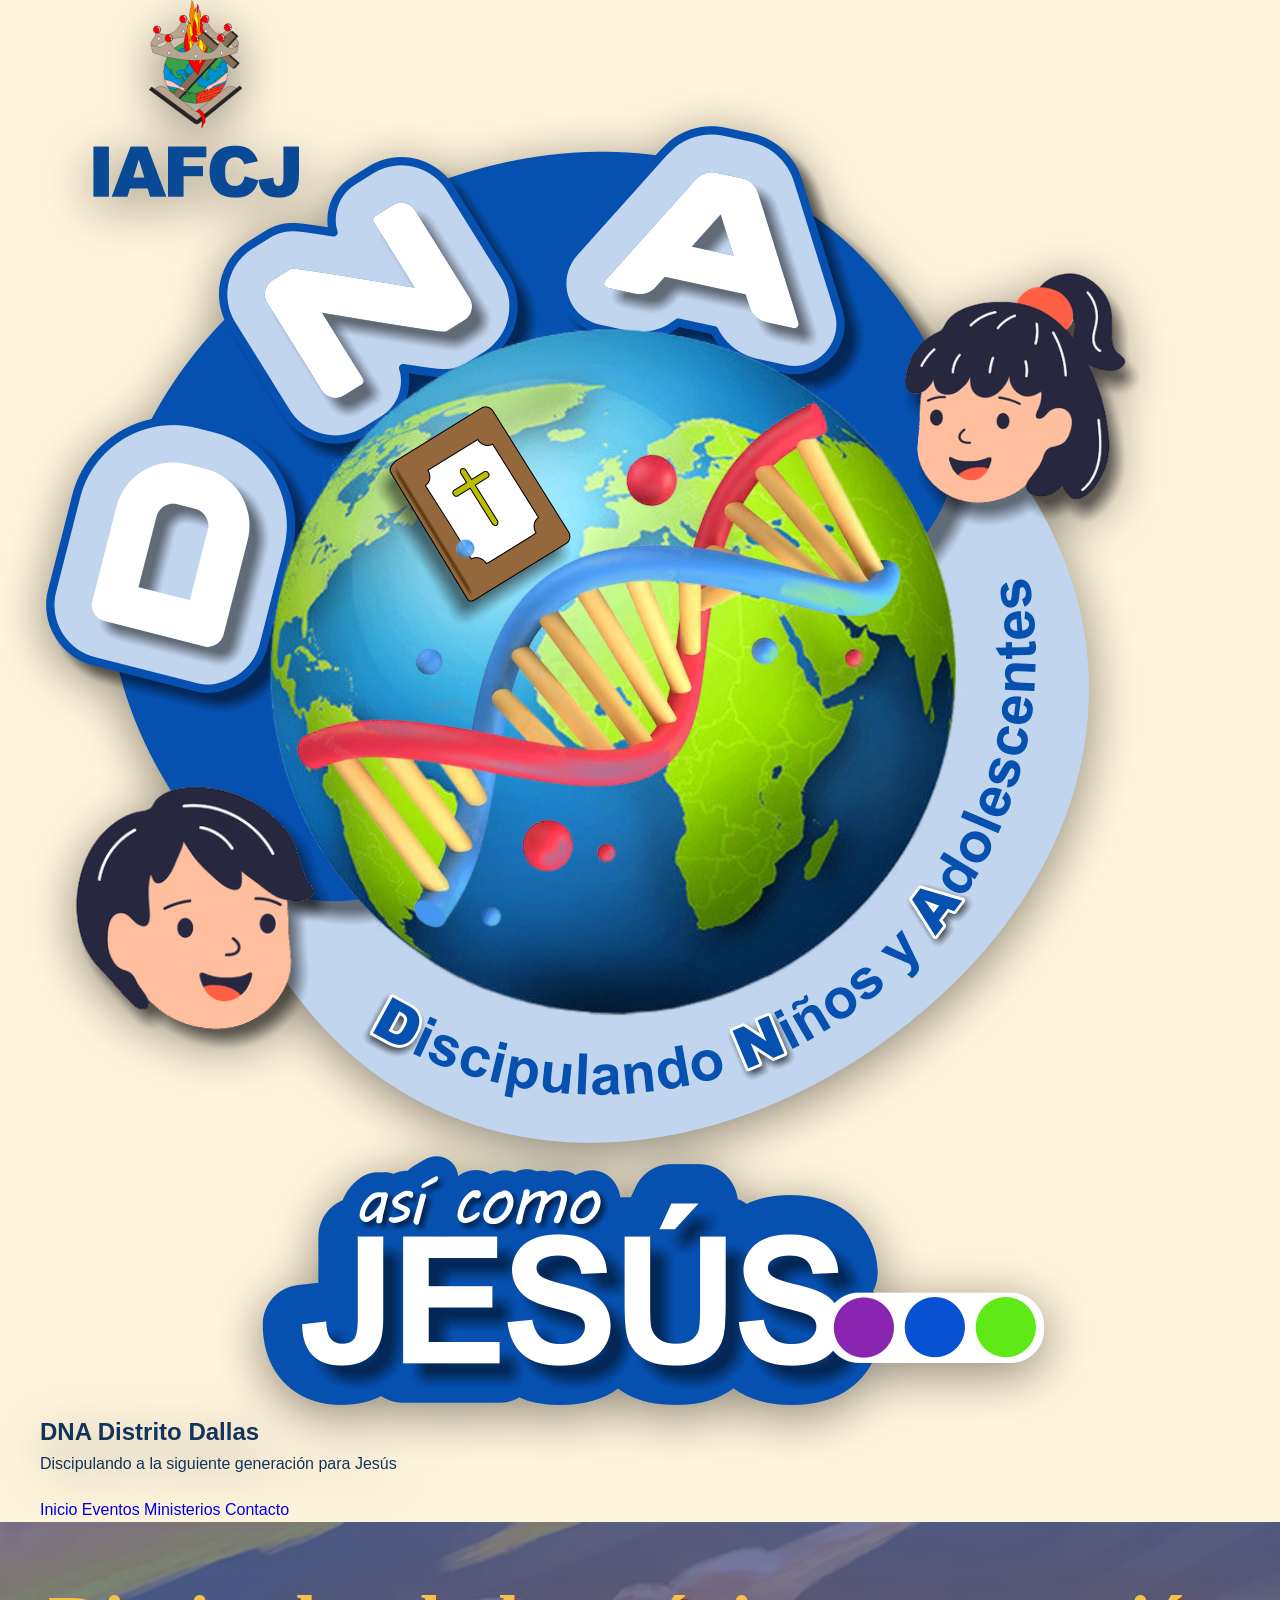
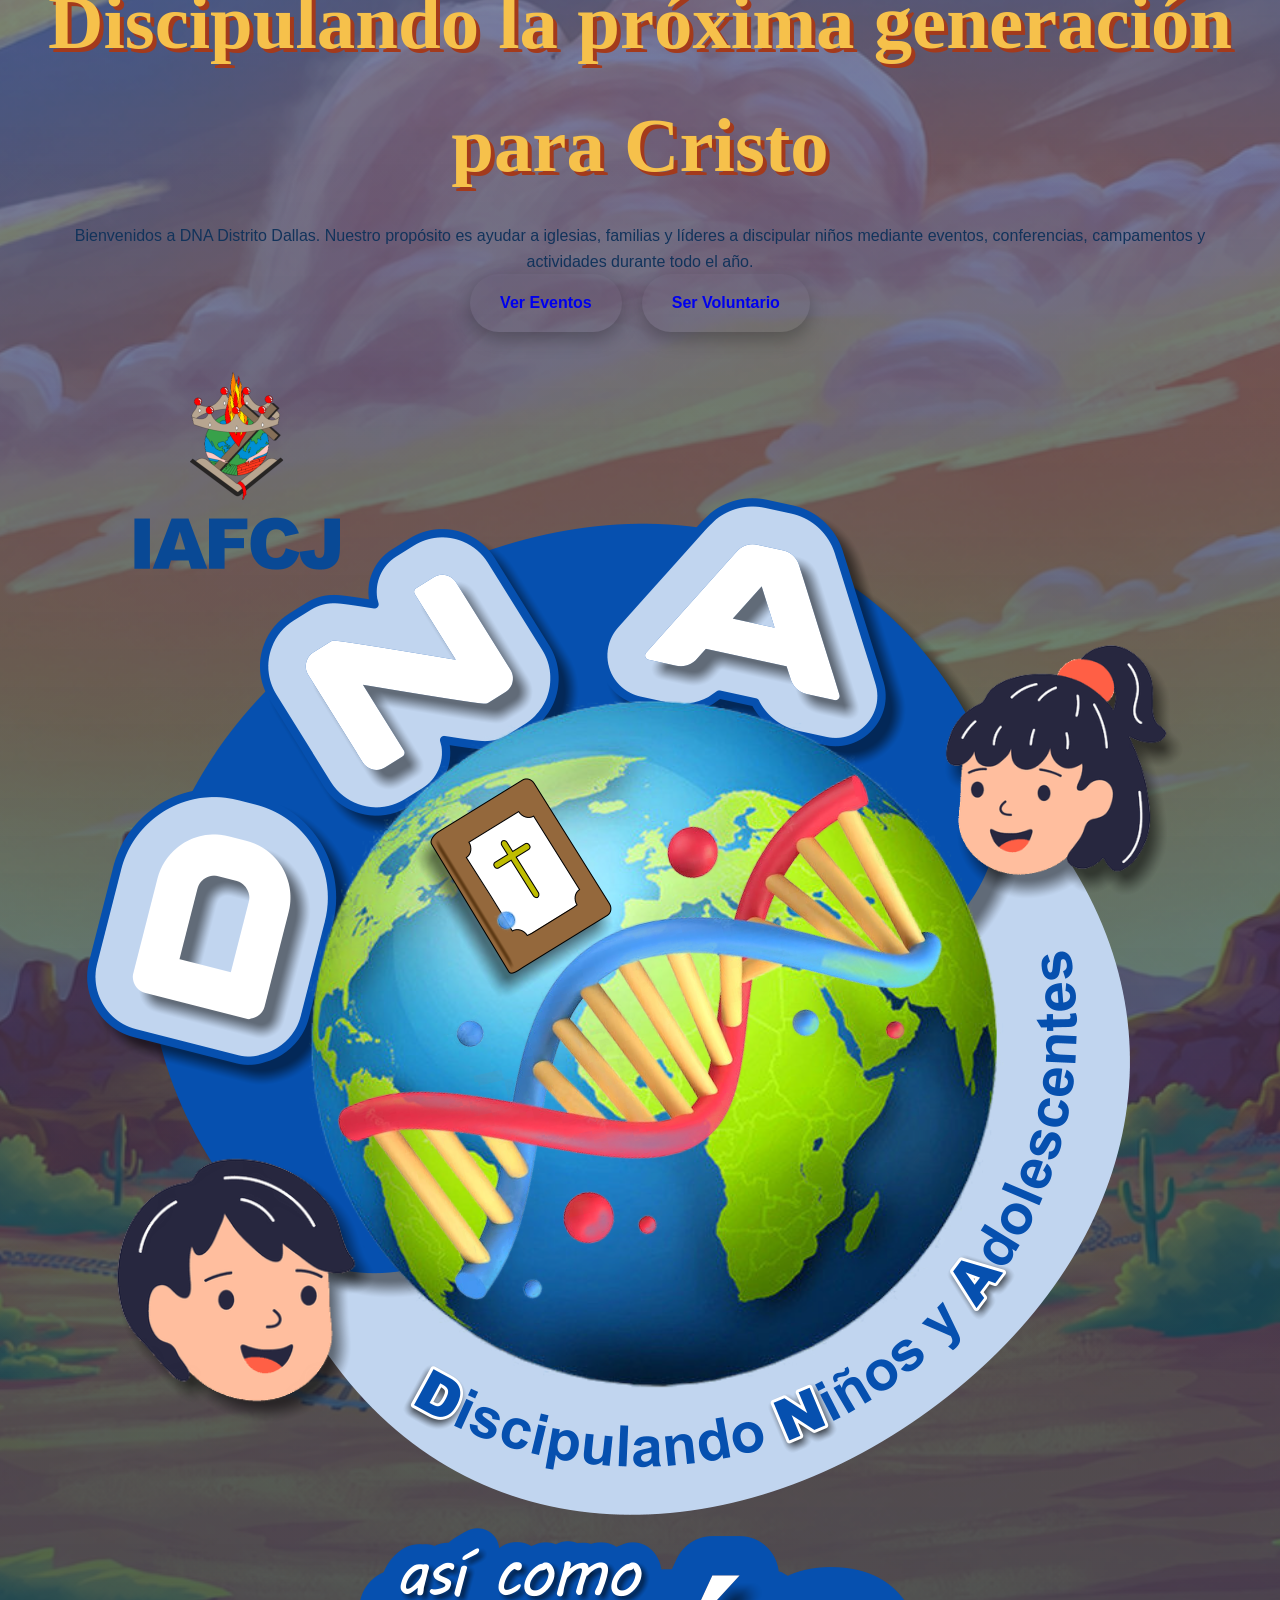
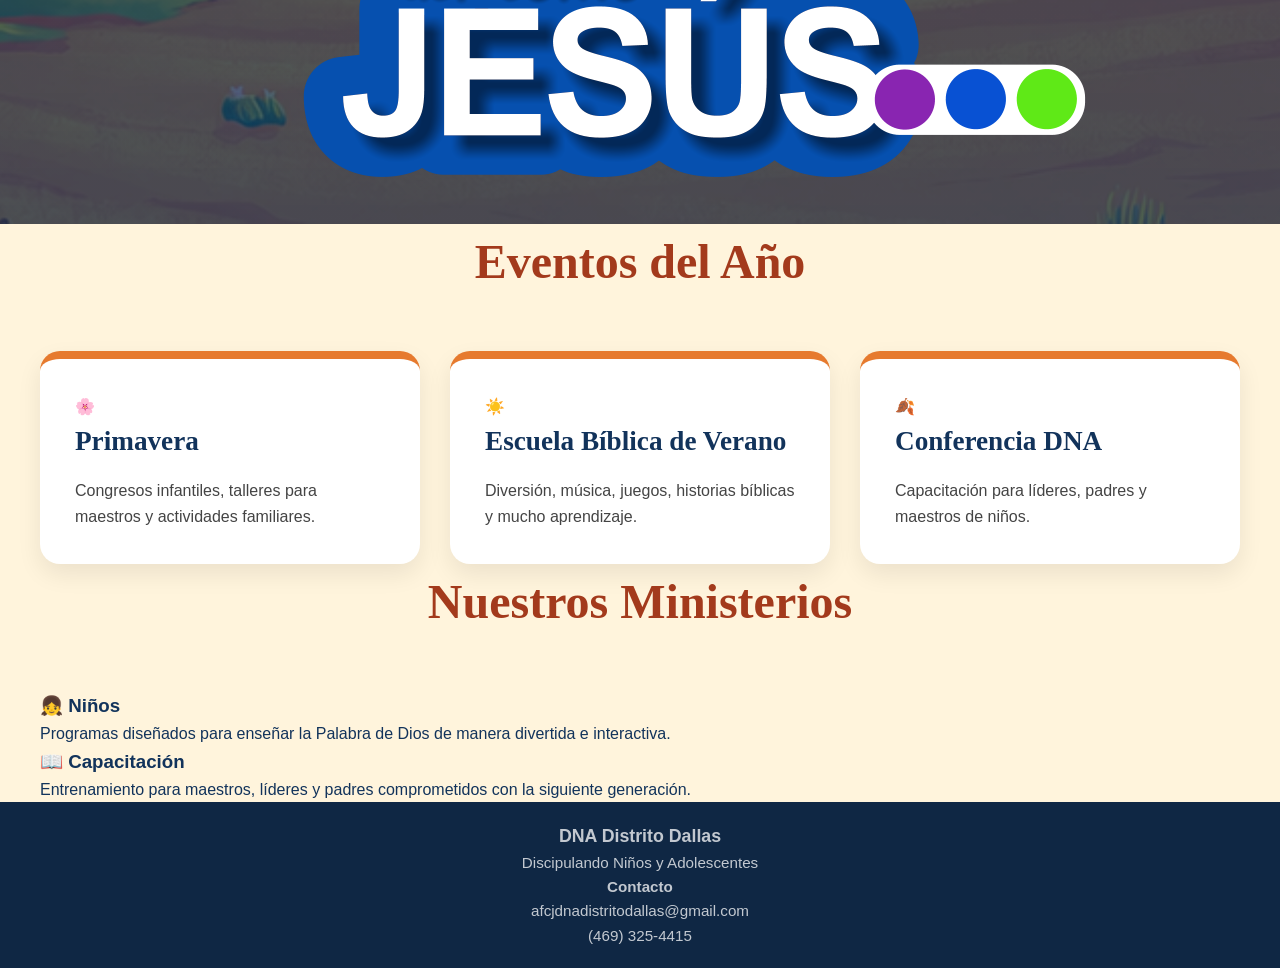
==== commit 60b60c24: "Max cost per family" ====
--- a/index.html
+++ b/index.html
@@ -4,6 +4,7 @@
       <meta charset="UTF-8">
       <meta name="viewport" content="width=device-width, initial-scale=1.0">
       <title>DNA Distrito Dallas</title>
+      <link rel="icon" type="image/x-icon" href="images/favicon.png">
       <link rel="stylesheet" href="css/index.css">
       <link rel="preconnect" href="https://fonts.googleapis.com">
       <link rel="preconnect" href="https://fonts.gstatic.com" crossorigin>
@@ -16,14 +17,13 @@
                <img src="images/logo-dna.png" alt="DNA Distrito Dallas">
                <div>
                   <h2>DNA Distrito Dallas</h2>
-                  <p>Discipulando Niños y Adolescentes</p>
+                  <p>Discipulando a la siguiente generación para Jesús</p>
                </div>
             </div>
             <nav>
                <a href="#inicio">Inicio</a>
                <a href="#eventos">Eventos</a>
                <a href="#ministerios">Ministerios</a>
-               <a href="#voluntarios">Voluntarios</a>
                <a href="#contacto">Contacto</a>
             </nav>
          </div>
@@ -36,7 +36,7 @@
                </h1>
                <p>
                   Bienvenidos a DNA Distrito Dallas.
-                  Nuestro propósito es ayudar a iglesias, familias y líderes a discipular niños y adolescentes
+                  Nuestro propósito es ayudar a iglesias, familias y líderes a discipular niños
                   mediante eventos, conferencias, campamentos y actividades durante todo el año.
                </p>
                <div class="buttons">
@@ -99,12 +99,6 @@
                   </p>
                </div>
                <div>
-                  <h3>🧒 Adolescentes</h3>
-                  <p>
-                     Eventos para fortalecer la identidad en Cristo y desarrollar liderazgo.
-                  </p>
-               </div>
-               <div>
                   <h3>📖 Capacitación</h3>
                   <p>
                      Entrenamiento para maestros, líderes y padres comprometidos con la siguiente generación.
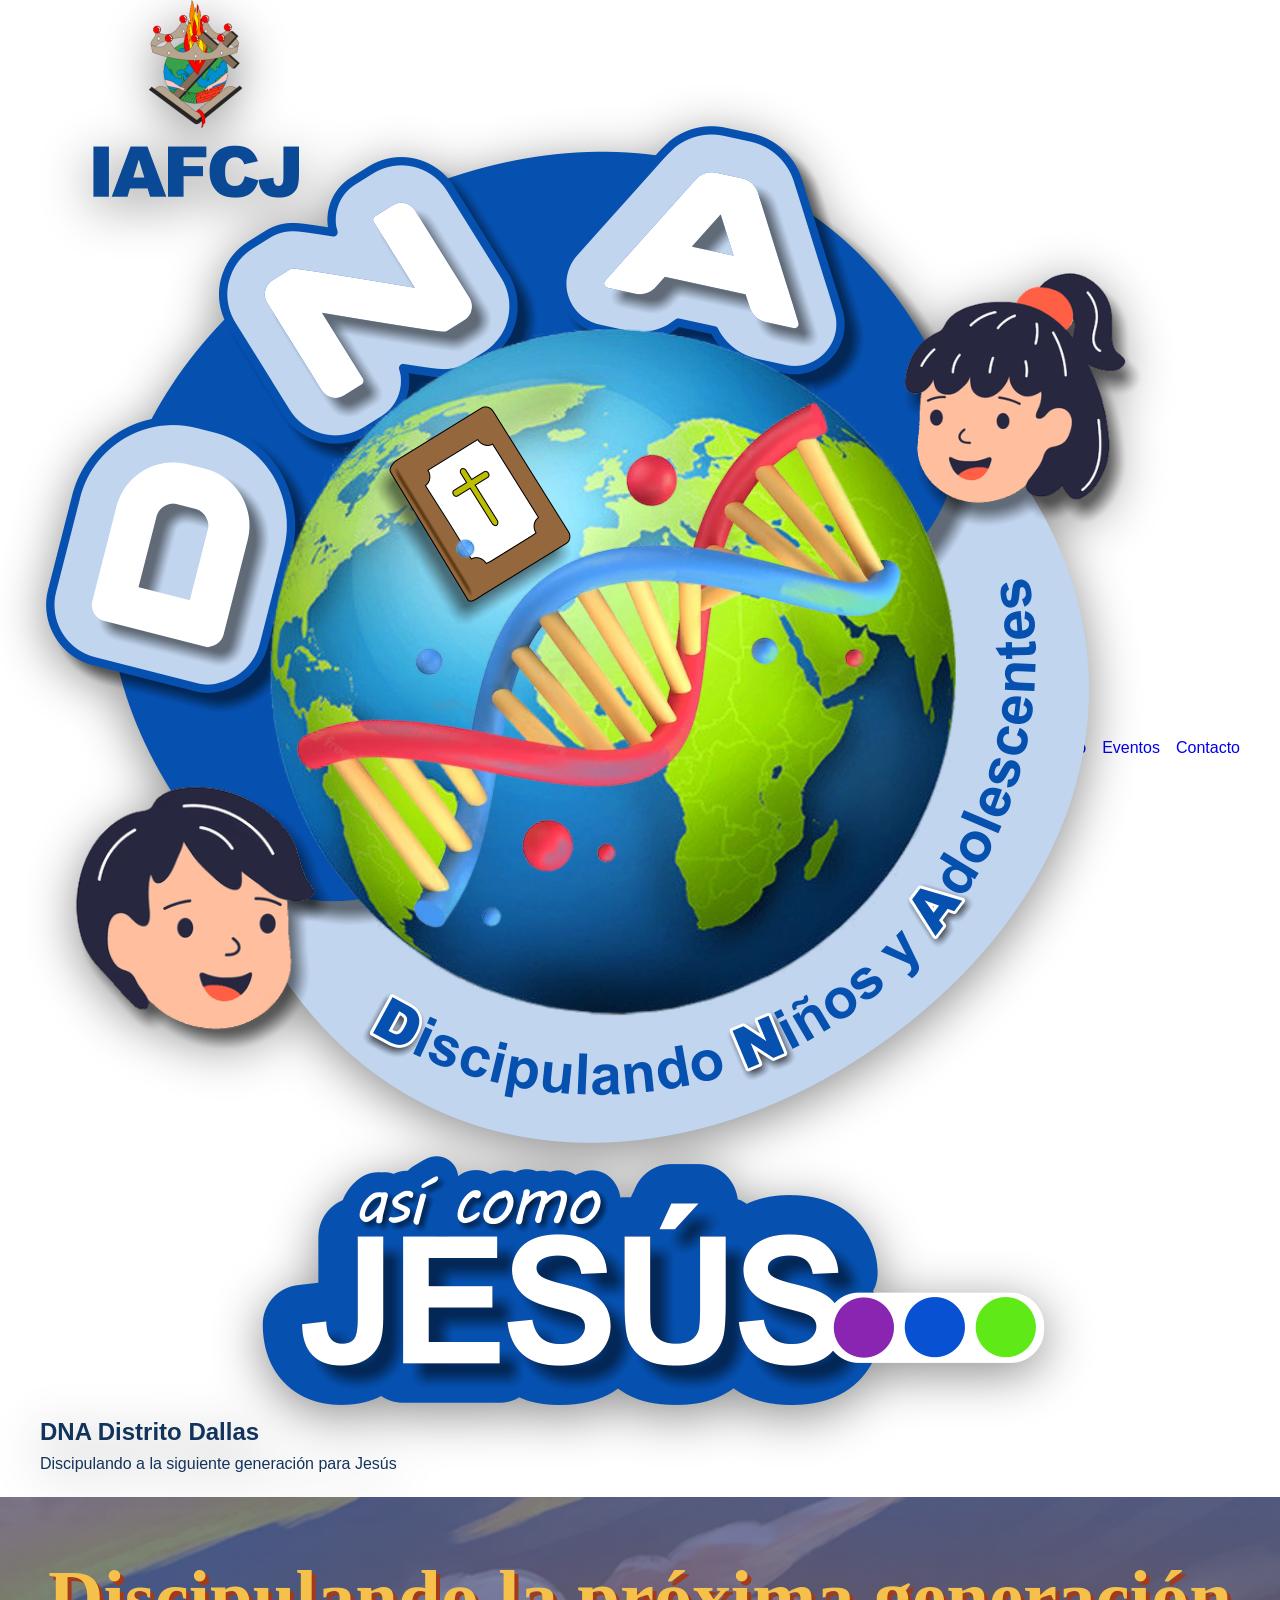
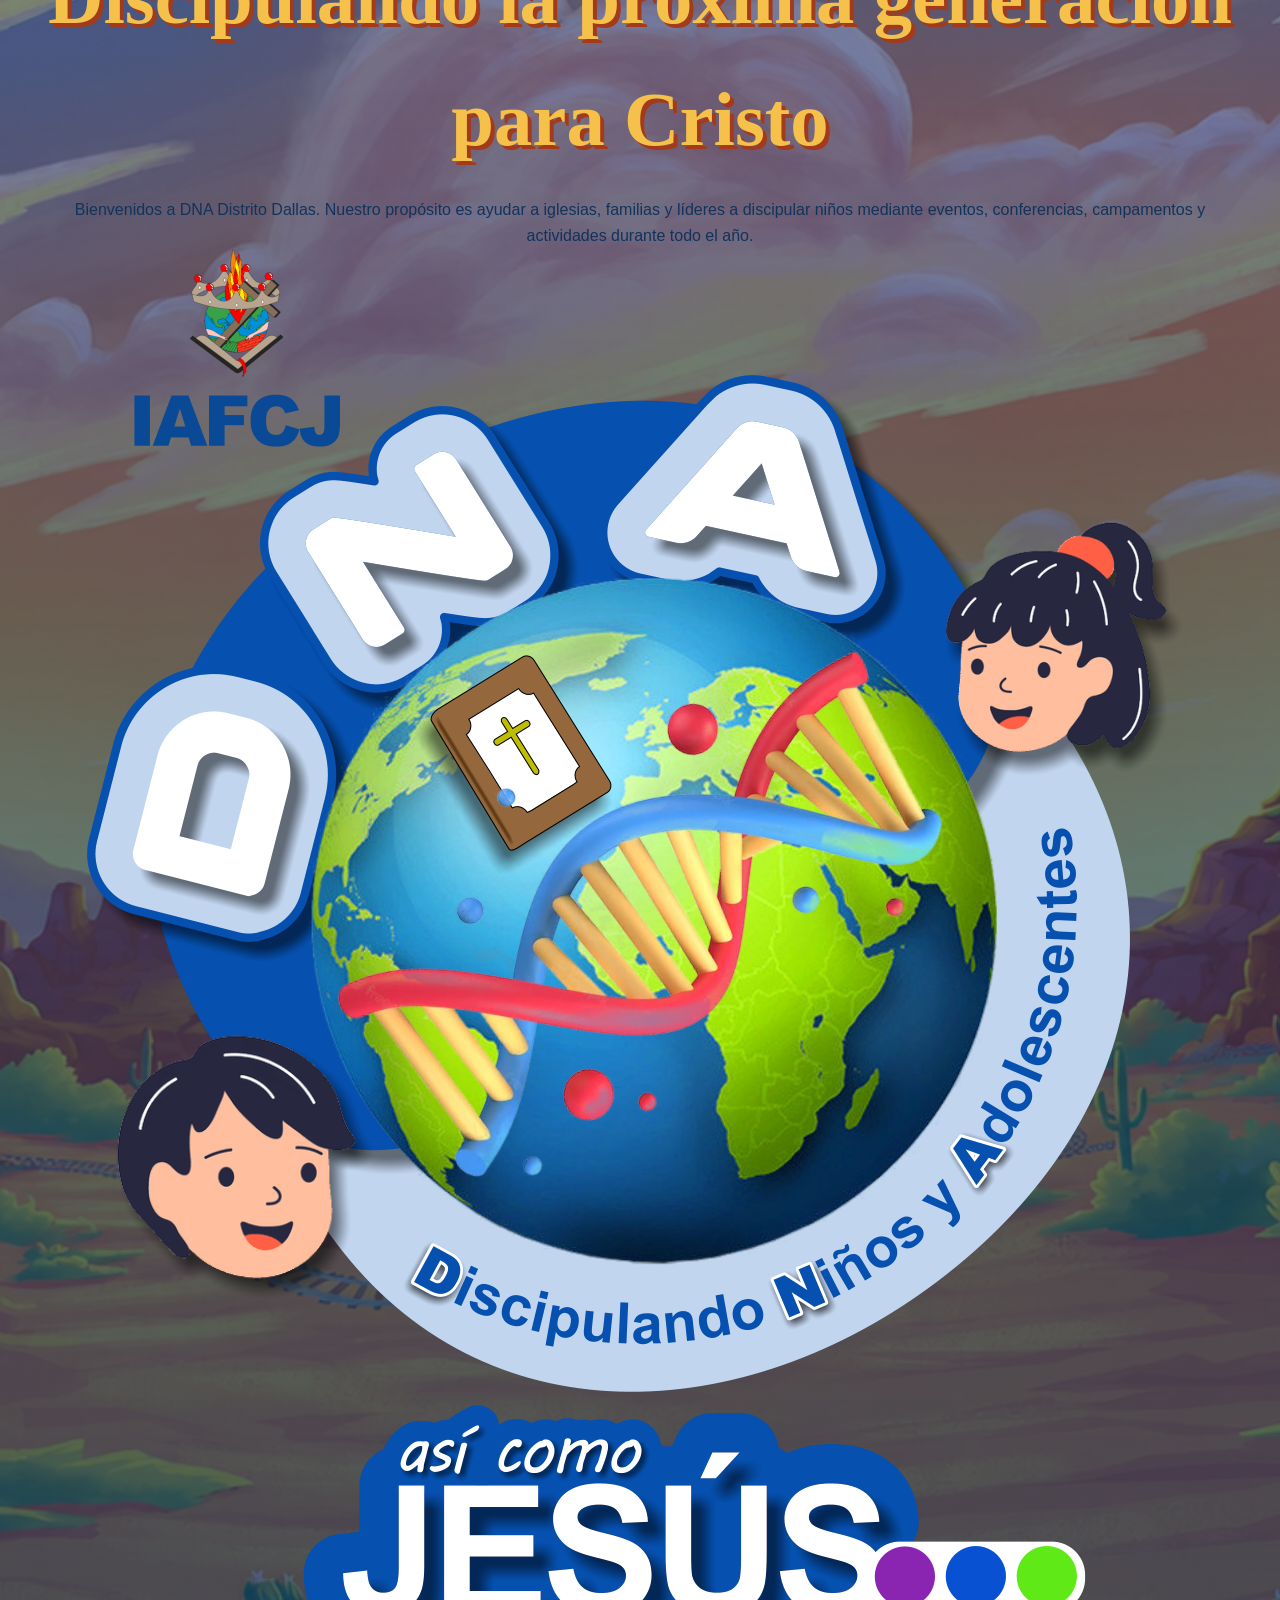
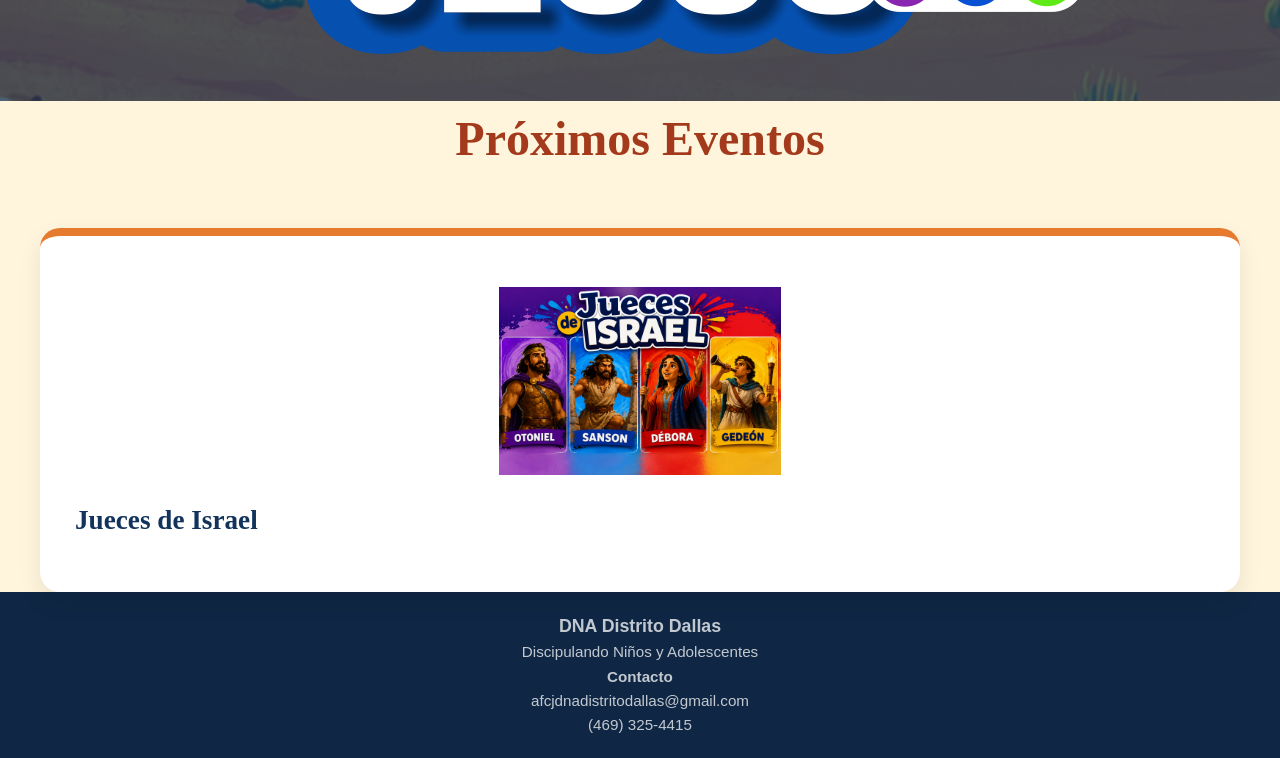
==== commit f00b8ef2: "Navigation fixes" ====
--- a/index.html
+++ b/index.html
@@ -1,29 +1,47 @@
 <!DOCTYPE html>
 <html lang="es">
    <head>
-      <meta charset="UTF-8">
-      <meta name="viewport" content="width=device-width, initial-scale=1.0">
+      <meta charset="utf-8"/>
+      <meta content="width=device-width, initial-scale=1.0" name="viewport"/>
       <title>DNA Distrito Dallas</title>
-      <link rel="icon" type="image/x-icon" href="images/favicon.png">
-      <link rel="stylesheet" href="css/index.css">
-      <link rel="preconnect" href="https://fonts.googleapis.com">
-      <link rel="preconnect" href="https://fonts.gstatic.com" crossorigin>
-      <link href="https://fonts.googleapis.com/css2?family=Poppins:wght@300;400;500;600;700;800&display=swap" rel="stylesheet">
+      <link href="images/favicon.png" rel="icon" type="image/x-icon"/>
+      <link href="css/index.css" rel="stylesheet"/>
+      <style>
+         .event-card-link{text-decoration:none;color:inherit;display:block}
+         .event-card{overflow:hidden;cursor:pointer;transition:transform .25s ease,box-shadow .25s ease}
+         .event-card img{width:100%;height:220px;object-fit:contain;background:#fff;padding:16px}
+         .event-card:hover{transform:translateY(-8px) scale(1.02);box-shadow:0 16px 32px rgba(0,0,0,.2)}
+         .event-card:hover h3{color:#1d73d8}
+         /* Mobile navigation fix */
+         header{position:sticky;top:0;z-index:1000;background:#fff}
+         .nav{display:flex;justify-content:space-between;align-items:center;gap:1rem;flex-wrap:wrap}
+         nav{display:flex;gap:1rem;flex-wrap:wrap}
+         @media (max-width:768px){
+         .nav{flex-direction:column;align-items:center}
+         .logo{display:flex;flex-direction:column;align-items:center;text-align:center}
+         nav{display:flex !important;justify-content:center;width:100%}
+         nav a{display:block;padding:.5rem}
+         }
+      </style>
+      <link href="https://fonts.googleapis.com" rel="preconnect"/>
+      <link crossorigin="" href="https://fonts.gstatic.com" rel="preconnect"/>
+      <link href="https://fonts.googleapis.com/css2?family=Poppins:wght@300;400;500;600;700;800&amp;display=swap" rel="stylesheet"/>
    </head>
    <body>
       <header>
          <div class="container nav">
             <div class="logo">
-               <img src="images/logo-dna.png" alt="DNA Distrito Dallas">
+               <a href="index.html">
+               <img alt="DNA Distrito Dallas" src="images/logo-dna.png"/>
+               </a>
                <div>
                   <h2>DNA Distrito Dallas</h2>
                   <p>Discipulando a la siguiente generación para Jesús</p>
                </div>
             </div>
             <nav>
-               <a href="#inicio">Inicio</a>
+               <a href="index.html">Inicio</a>
                <a href="#eventos">Eventos</a>
-               <a href="#ministerios">Ministerios</a>
                <a href="#contacto">Contacto</a>
             </nav>
          </div>
@@ -39,71 +57,30 @@
                   Nuestro propósito es ayudar a iglesias, familias y líderes a discipular niños
                   mediante eventos, conferencias, campamentos y actividades durante todo el año.
                </p>
-               <div class="buttons">
-                  <a href="#eventos" class="btn">Ver Eventos</a>
-                  <a href="#voluntarios" class="btn secondary">Ser Voluntario</a>
-               </div>
             </div>
             <div class="hero-image">
-               <img src="images/logo-dna.png" alt="DNA">
+               <img alt="DNA" src="images/logo-dna.png"/>
             </div>
          </div>
       </section>
       <section class="section" id="eventos">
          <div class="container">
             <h2 class="section-title">
-               Eventos del Año
+               Próximos Eventos
             </h2>
             <div class="cards">
-               <div class="card">
-                  <div class="emoji">🌸</div>
-                  <h3>Primavera</h3>
-                  <p>
-                     Congresos infantiles, talleres para maestros y actividades familiares.
-                  </p>
-               </div>
-               <div class="card">
-                  <div class="emoji">☀️</div>
-                  <h3>Escuela Bíblica de Verano</h3>
-                  <p>
-                     Diversión, música, juegos, historias bíblicas y mucho aprendizaje.
-                  </p>
-               </div>
-               <div class="card">
-                  <div class="emoji">🍂</div>
-                  <h3>Conferencia DNA</h3>
-                  <p>
-                     Capacitación para líderes, padres y maestros de niños.
-                  </p>
-               </div>
-               <!-- <div class="card">
-                  <div class="emoji">🎄</div>
-                  <h3>Navidad</h3>
-                  <p>
-                     Eventos especiales para compartir el nacimiento de Jesús con la comunidad.
-                  </p>
-               </div> -->
-            </div>
-         </div>
-      </section>
-      <section class="section light" id="ministerios">
-         <div class="container">
-            <h2 class="section-title">
-               Nuestros Ministerios
-            </h2>
-            <div class="grid-3">
-               <div>
-                  <h3>👧 Niños</h3>
-                  <p>
-                     Programas diseñados para enseñar la Palabra de Dios de manera divertida e interactiva.
-                  </p>
-               </div>
-               <div>
-                  <h3>📖 Capacitación</h3>
-                  <p>
-                     Entrenamiento para maestros, líderes y padres comprometidos con la siguiente generación.
-                  </p>
-               </div>
+               <!-- <a class="event-card-link" href="wonder-junction.html">
+                  <div class="card event-card">
+                     <img alt="Wonder Junction" src="images/main-logo.png"/>
+                     <h3>Wonder Junction</h3>
+                  </div>
+                  </a> -->
+               <a class="event-card-link" href="jueces-de-israel.html">
+                  <div class="card event-card">
+                     <img alt="Jueces de Israel" src="images/jueces-hero.png"/>
+                     <h3>Jueces de Israel</h3>
+                  </div>
+               </a>
             </div>
          </div>
       </section>
@@ -124,7 +101,7 @@
                <h4>Síguenos</h4>
                <p>Facebook</p>
                <p>Instagram</p>
-            </div> -->
+               </div> -->
          </div>
       </footer>
       <script src="js/index.js"></script>
